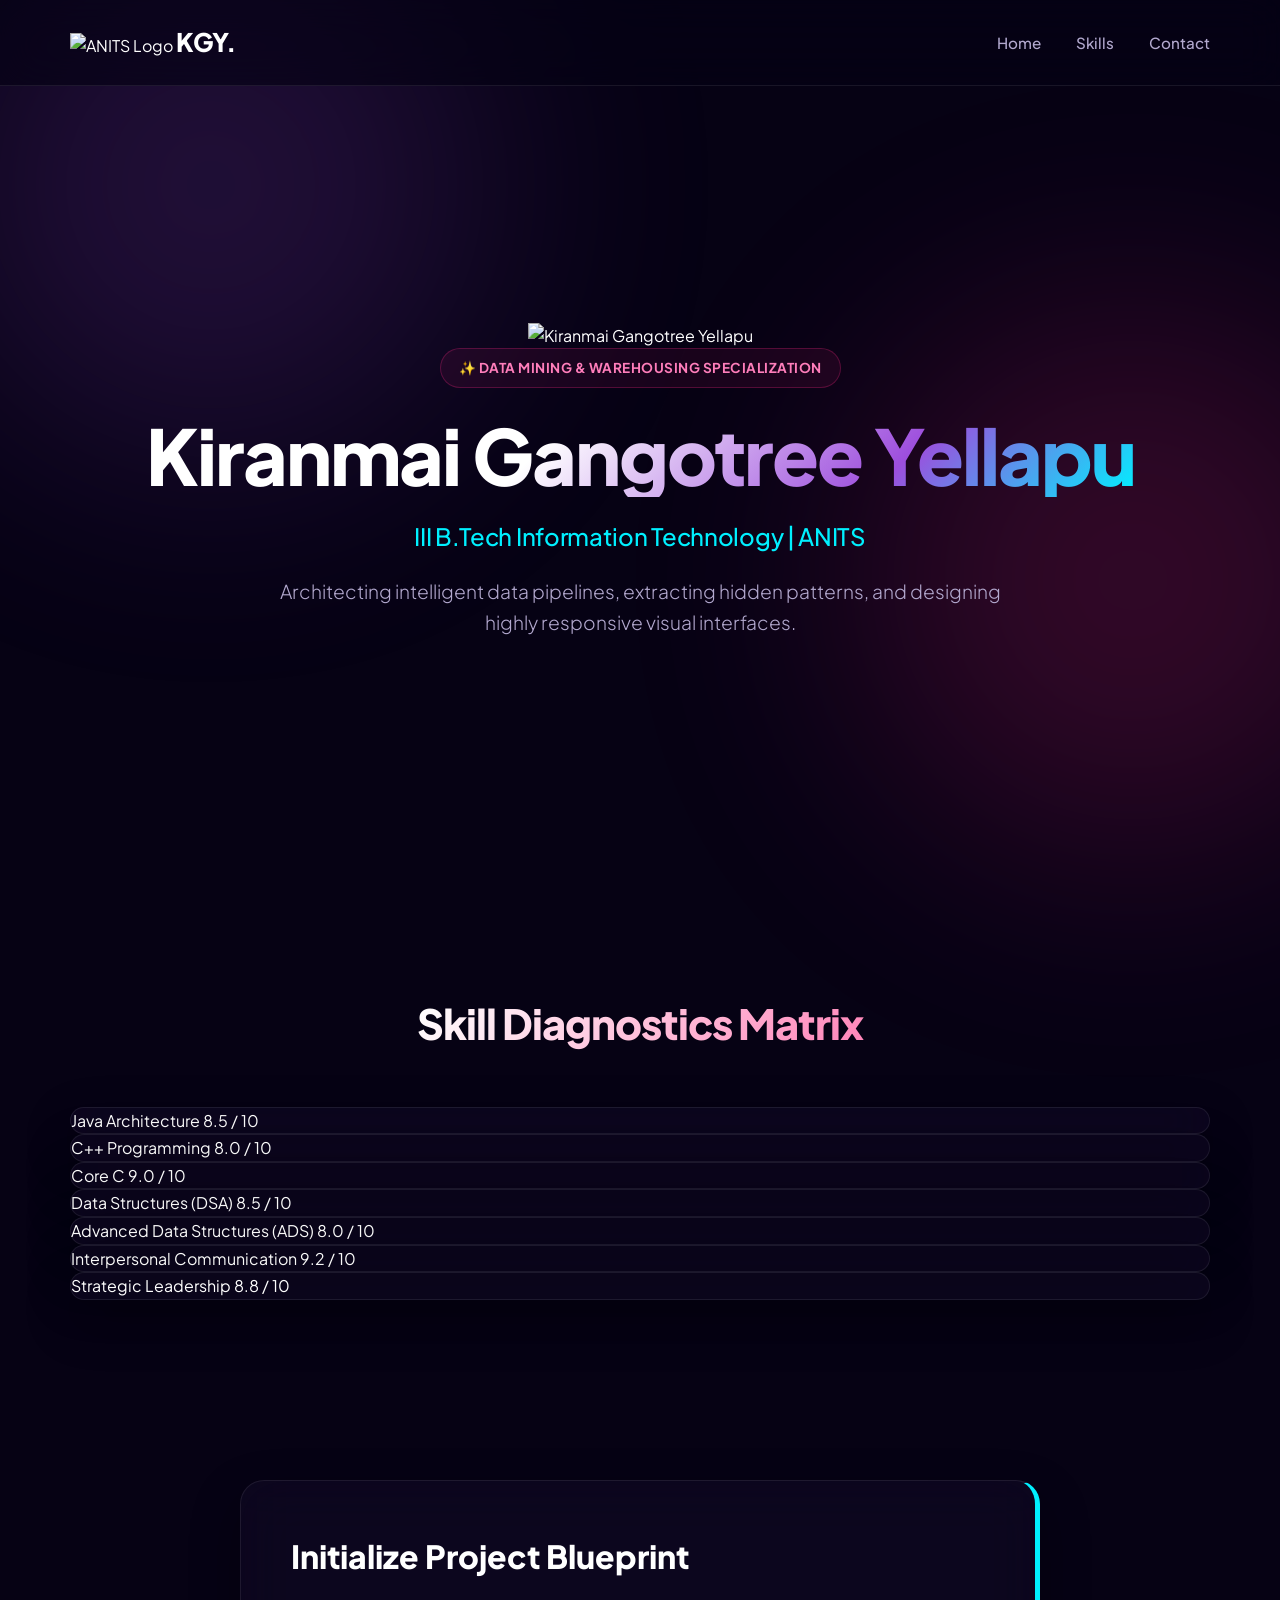
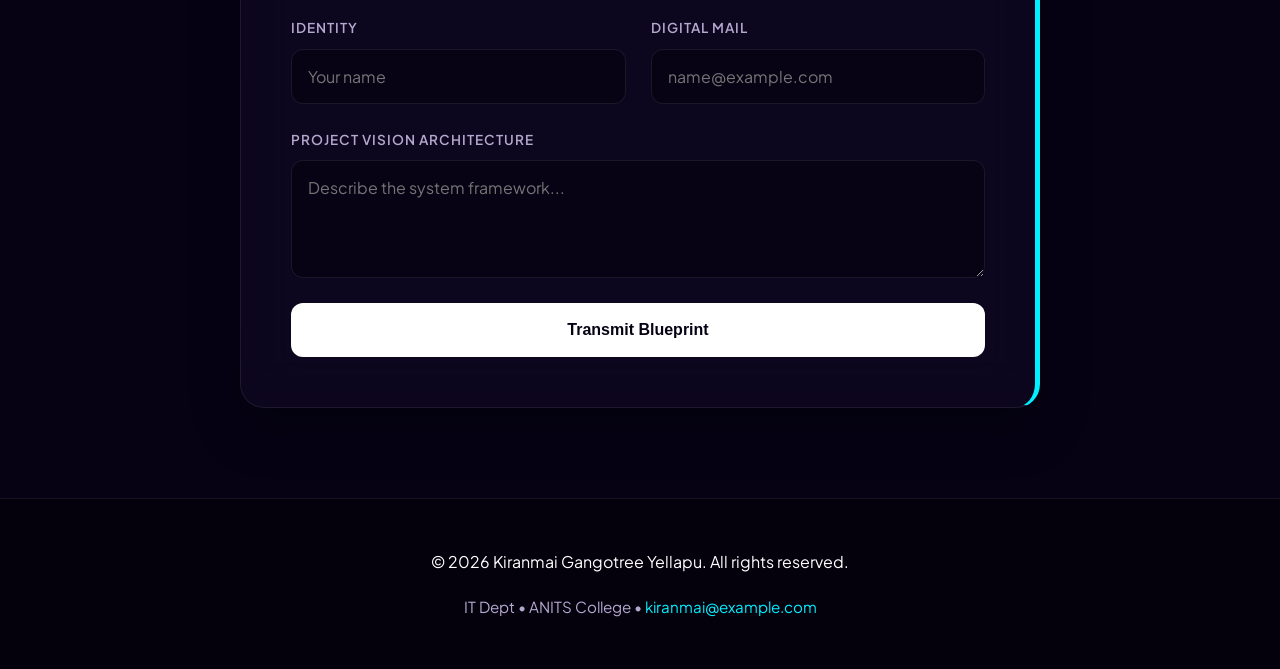
==== index.html @ 5e0633c1 "Update index.html" ====
<!DOCTYPE html>
<html lang="en">
<head>
    <meta charset="UTF-8">
    <meta name="viewport" content="width=device-width, initial-scale=1.0">
    <title>Kiranmai Gangotree Yellapu | Portfolio</title>
    <link rel="preconnect" href="https://fonts.googleapis.com">
    <link rel="preconnect" href="https://fonts.gstatic.com" crossorigin>
    <link href="https://fonts.googleapis.com/css2?family=Plus+Jakarta+Sans:wght@300;400;500;600;700;800&display=swap" rel="stylesheet">
    
    <link rel="stylesheet" href="styles.css">
</head>
<body>

    <div class="aurora-orb orb-purple"></div>
    <div class="aurora-orb orb-pink"></div>

    <nav class="glass-navbar">
        <div class="nav-container">
            <div class="brand-block">
                <img src="https://anits.edu.in/images/logo.png" alt="ANITS Logo" class="nav-college-logo">
                <a href="#home" class="logo">KGY<span>.</span></a>
            </div>
            <ul class="nav-links">
                <li><a href="#home">Home</a></li>
                <li><a href="#skills">Skills</a></li>
                <li><a href="#contact">Contact</a></li>
            </ul>
        </div>
    </nav>

    <header id="home" class="hero-panel">
        <div class="hero-content">
            
            <div class="profile-container">
                <div class="profile-ring">
                    <img src="https://images.unsplash.com/photo-1534528741775-53994a69daeb?w=400" alt="Kiranmai Gangotree Yellapu" class="profile-photo">
                </div>
            </div>

            <div class="cyber-badge">✨ Data Mining & Warehousing Specialization</div>
            <h1>Kiranmai Gangotree Yellapu</h1>
            <p class="hero-subtitle">III B.Tech Information Technology | ANITS</p>
            <p class="hero-tagline">Architecting intelligent data pipelines, extracting hidden patterns, and designing highly responsive visual interfaces.</p>
        </div>
    </header>

    <section id="skills" class="section-container">
        <h2 class="section-title-center">Skill Diagnostics Matrix</h2>
        
        <div class="skills-grid">
            <div class="panel skill-card">
                <div class="skill-info">
                    <span class="skill-name">Java Architecture</span>
                    <span class="skill-rating">8.5 / 10</span>
                </div>
                <div class="progress-track"><div class="progress-fill" style="width: 85%;"></div></div>
            </div>

            <div class="panel skill-card">
                <div class="skill-info">
                    <span class="skill-name">C++ Programming</span>
                    <span class="skill-rating">8.0 / 10</span>
                </div>
                <div class="progress-track"><div class="progress-fill" style="width: 80%;"></div></div>
            </div>

            <div class="panel skill-card">
                <div class="skill-info">
                    <span class="skill-name">Core C</span>
                    <span class="skill-rating">9.0 / 10</span>
                </div>
                <div class="progress-track"><div class="progress-fill" style="width: 90%;"></div></div>
            </div>

            <div class="panel skill-card">
                <div class="skill-info">
                    <span class="skill-name">Data Structures (DSA)</span>
                    <span class="skill-rating">8.5 / 10</span>
                </div>
                <div class="progress-track"><div class="progress-fill" style="width: 85%;"></div></div>
            </div>

            <div class="panel skill-card">
                <div class="skill-info">
                    <span class="skill-name">Advanced Data Structures (ADS)</span>
                    <span class="skill-rating">8.0 / 10</span>
                </div>
                <div class="progress-track"><div class="progress-fill" style="width: 80%;"></div></div>
            </div>

            <div class="panel skill-card soft-metric">
                <div class="skill-info">
                    <span class="skill-name">Interpersonal Communication</span>
                    <span class="skill-rating">9.2 / 10</span>
                </div>
                <div class="progress-track"><div class="progress-fill" style="width: 92%;"></div></div>
            </div>

            <div class="panel skill-card soft-metric">
                <div class="skill-info">
                    <span class="skill-name">Strategic Leadership</span>
                    <span class="skill-rating">8.8 / 10</span>
                </div>
                <div class="progress-track"><div class="progress-fill" style="width: 88%;"></div></div>
            </div>
        </div>
    </section>

    <section id="contact" class="section-container">
        <div class="panel form-panel">
            <h2>Initialize Project Blueprint</h2>
            <form action="#" method="POST">
                <div class="form-row-2col">
                    <div class="input-container">
                        <label for="name">Identity</label>
                        <input type="text" id="name" placeholder="Your name" required>
                    </div>
                    <div class="input-container">
                        <label for="email">Digital Mail</label>
                        <input type="email" id="email" placeholder="name@example.com" required>
                    </div>
                </div>
                <div class="input-container">
                    <label for="message">Project Vision Architecture</label>
                    <textarea id="message" rows="4" placeholder="Describe the system framework..." required></textarea>
                </div>
                <button type="submit" class="panel-submit-btn">Transmit Blueprint</button>
            </form>
        </div>
    </section>

    <footer>
        <div class="footer-panel-container">
            <p>&copy; 2026 Kiranmai Gangotree Yellapu. All rights reserved.</p>
            <p class="footer-contact-info">IT Dept &bull; ANITS College &bull; <a href="mailto:kiranmai@example.com">kiranmai@example.com</a></p>
        </div>
    </footer>

</body>
</html>
---- styles.css ----
/* ==========================================
   1. Theme System Variables & Core Setup
   ========================================== */
:root {
    --bg-universe: #060214; /* Deep, rich space violet */
    --panel-bg: rgba(20, 12, 43, 0.45); /* Translucent obsidian glass */
    --panel-border: rgba(255, 255, 255, 0.08);
    
    /* Cosmic Neon Palette */
    --neon-pink: #ff2a85;
    --neon-purple: #9d4edd;
    --neon-cyan: #00f0ff;
    --text-pure: #ffffff;
    --text-stardust: #b3a9cf;
    
    --font-jakarta: 'Plus Jakarta Sans', sans-serif;
    --panel-transition: all 0.4s cubic-bezier(0.16, 1, 0.3, 1);
}

* {
    margin: 0;
    padding: 0;
    box-sizing: border-box;
}

html {
    scroll-behavior: smooth;
    background-color: var(--bg-universe);
}

body {
    font-family: var(--font-jakarta);
    color: var(--text-pure);
    overflow-x: hidden;
    line-height: 1.6;
}

/* ==========================================
   2. Immersive Ambient Background Orbs
   ========================================== */
.aurora-orb {
    position: fixed;
    width: 550px;
    height: 550px;
    border-radius: 50%;
    z-index: -1;
    filter: blur(130px);
    opacity: 0.18;
    pointer-events: none;
}
.orb-purple {
    top: -10%;
    left: -5%;
    background: var(--neon-purple);
    animation: pulse-motion 14s infinite alternate ease-in-out;
}
.orb-pink {
    bottom: 5%;
    right: -10%;
    background: var(--neon-pink);
    animation: pulse-motion 18s infinite alternate-reverse ease-in-out;
}
.orb-cyan {
    top: 40%;
    left: 45%;
    background: var(--neon-cyan);
    opacity: 0.08;
}

@keyframes pulse-motion {
    0% { transform: translate(0, 0) scale(1); }
    100% { transform: translate(40px, -50px) scale(1.15); }
}

/* ==========================================
   3. Panel & Structural Title Rules
   ========================================== */
.section-container {
    width: 90%;
    max-width: 1140px;
    margin: 0 auto;
    padding: 90px 0;
}

/* Base Panel Master Structure */
.panel {
    background: var(--panel-bg);
    border: 1px solid var(--panel-border);
    border-radius: 24px;
    backdrop-filter: blur(25px);
    -webkit-backdrop-filter: blur(25px);
    box-shadow: 0 20px 50px rgba(0, 0, 0, 0.3);
    transition: var(--panel-transition);
}

h2.section-title-center {
    font-size: 2.6rem;
    font-weight: 800;
    text-align: center;
    letter-spacing: -1px;
    margin-bottom: 50px;
    background: linear-gradient(135deg, var(--text-pure) 30%, var(--neon-pink));
    -webkit-background-clip: text;
    -webkit-text-fill-color: transparent;
}

/* ==========================================
   4. Glassmorphic Sticky Navigation
   ========================================== */
.glass-navbar {
    position: fixed;
    top: 0;
    left: 0;
    width: 100%;
    background: rgba(6, 2, 20, 0.65);
    backdrop-filter: blur(20px);
    -webkit-backdrop-filter: blur(20px);
    border-bottom: 1px solid var(--panel-border);
    z-index: 1000;
}

.nav-container {
    display: flex;
    justify-content: space-between;
    align-items: center;
    max-width: 1140px;
    width: 90%;
    margin: 0 auto;
    padding: 22px 0;
}

.logo {
    font-size: 1.6rem;
    font-weight: 800;
    color: var(--text-pure);
    text-decoration: none;
    letter-spacing: -0.5px;
}

.pulse-dot {
    color: var(--neon-pink);
    display: inline-block;
    animation: flash 2s infinite;
}

.nav-links {
    display: flex;
    gap: 35px;
    list-style: none;
}

.nav-links a {
    color: var(--text-stardust);
    text-decoration: none;
    font-weight: 500;
    font-size: 0.95rem;
    transition: color 0.3s ease;
    position: relative;
    padding-bottom: 4px;
}

.nav-links a:hover {
    color: var(--text-pure);
}

.nav-links a::after {
    content: '';
    position: absolute;
    bottom: 0;
    left: 0;
    width: 0;
    height: 2px;
    background: linear-gradient(90deg, var(--neon-pink), var(--neon-cyan));
    transition: var(--panel-transition);
}

.nav-links a:hover::after {
    width: 100%;
}

@keyframes flash {
    0%, 100% { opacity: 0.3; }
    50% { opacity: 1; }
}

/* ==========================================
   5. Cyber Hero Section
   ========================================== */
.hero-panel {
    min-height: 100vh;
    display: flex;
    align-items: center;
    justify-content: center;
    text-align: center;
    padding-top: 100px;
}

.cyber-badge {
    display: inline-block;
    padding: 8px 18px;
    background: rgba(255, 42, 133, 0.08);
    border: 1px solid rgba(255, 42, 133, 0.25);
    color: #ff7ebb;
    border-radius: 50px;
    font-size: 0.85rem;
    font-weight: 700;
    letter-spacing: 0.5px;
    margin-bottom: 25px;
    text-transform: uppercase;
}

.hero-panel h1 {
    font-size: 4.8rem;
    font-weight: 800;
    line-height: 1.1;
    letter-spacing: -2px;
    margin-bottom: 20px;
    background: linear-gradient(135deg, var(--text-pure) 40%, var(--neon-purple) 75%, var(--neon-cyan));
    -webkit-background-clip: text;
    -webkit-text-fill-color: transparent;
}

.hero-subtitle {
    font-size: 1.5rem;
    font-weight: 500;
    color: var(--neon-cyan);
    margin-bottom: 20px;
    letter-spacing: -0.3px;
}

.hero-tagline {
    font-size: 1.2rem;
    color: var(--text-stardust);
    max-width: 750px;
    margin: 0 auto 40px;
    font-weight: 300;
}

.btn-glow-primary {
    display: inline-block;
    background: linear-gradient(90deg, var(--neon-pink), var(--neon-purple));
    color: var(--text-pure);
    padding: 16px 36px;
    border-radius: 12px;
    font-weight: 700;
    text-decoration: none;
    box-shadow: 0 10px 30px rgba(255, 42, 133, 0.35);
    transition: var(--panel-transition);
}

.btn-glow-primary:hover {
    transform: translateY(-4px);
    box-shadow: 0 15px 40px rgba(255, 42, 133, 0.6);
}

/* ==========================================
   6. About Me Panel Configuration
   ========================================== */
.about-panel {
    padding: 50px;
    border-left: 5px solid var(--neon-pink);
}

.about-panel h2 {
    font-size: 2rem;
    margin-bottom: 25px;
    font-weight: 800;
}

.panel-interior p {
    font-size: 1.15rem;
    color: var(--text-stardust);
    margin-bottom: 20px;
    font-weight: 300;
}

.panel-interior p:last-child { margin-bottom: 0; }

.panel-interior strong {
    color: var(--text-pure);
    font-weight: 600;
}

.panel-interior mark {
    background: rgba(0, 240, 255, 0.15);
    color: var(--neon-cyan);
    padding: 2px 8px;
    border-radius: 6px;
}

/* ==========================================
   7. Panels Flex/Grid Layouts (Skills & Projects)
   ========================================== */
.panels-grid-2x2 {
    display: grid;
    grid-template-columns: repeat(auto-fit, minmax(480px, 1fr));
    gap: 30px;
}

.skill-panel {
    padding: 40px;
}

.skill-panel h3 {
    font-size: 1.4rem;
    margin-bottom: 25px;
    font-weight: 700;
}

.tech-glow { border-top: 3px solid var(--neon-purple); }
.soft-glow { border-top: 3px solid var(--neon-cyan); }

.badge-mesh {
    display: flex;
    flex-wrap: wrap;
    gap: 12px;
}

.hologram-badge {
    background: rgba(157, 78, 221, 0.05);
    border: 1px solid rgba(157, 78, 221, 0.2);
    padding: 10px 22px;
    border-radius: 12px;
    font-size: 0.95rem;
    color: #dfcdfa;
    font-weight: 500;
    transition: var(--panel-transition);
}

.hologram-badge:hover {
    background: var(--neon-purple);
    color: var(--text-pure);
    border-color: var(--neon-purple);
    box-shadow: 0 0 20px rgba(157, 78, 221, 0.4);
    transform: translateY(-3px);
}

.hologram-badge.cyan-variant {
    background: rgba(0, 240, 255, 0.03);
    border: 1px solid rgba(0, 240, 255, 0.15);
    color: #bbf7fc;
}

.hologram-badge.cyan-variant:hover {
    background: var(--neon-cyan);
    color: var(--bg-universe);
    border-color: var(--neon-cyan);
    box-shadow: 0 0 20px rgba(0, 240, 255, 0.4);
}

/* ==========================================
   8. Project Custom Panels
   ========================================== */
.project-card {
    padding: 40px;
    display: flex;
    flex-direction: column;
    justify-content: space-between;
}

.card-meta {
    font-size: 0.75rem;
    text-transform: uppercase;
    letter-spacing: 2px;
    color: var(--neon-pink);
    font-weight: 700;
    display: block;
    margin-bottom: 8px;
}

.project-card h3 {
    font-size: 1.5rem;
    font-weight: 700;
    margin-bottom: 15px;
}

.project-card p {
    color: var(--text-stardust);
    font-weight: 300;
    margin-bottom: 30px;
}

.panel-action-link {
    color: var(--text-pure);
    text-decoration: none;
    font-weight: 700;
    font-size: 0.95rem;
    transition: color 0.3s ease;
}

/* Dynamic Panel Hover States */
.panel.project-card:hover {
    transform: translateY(-8px);
    border-color: rgba(255, 255, 255, 0.2);
    background: rgba(33, 19, 69, 0.5);
    box-shadow: 0 30px 60px rgba(0, 0, 0, 0.5);
}

.panel.project-card:hover .panel-action-link {
    color: var(--neon-cyan);
}

/* ==========================================
   9. Custom Focus Interactive Contact Panel
   ========================================== */
.form-panel {
    padding: 50px;
    max-width: 800px;
    margin: 0 auto;
    border-right: 5px solid var(--neon-cyan);
}

.form-panel h2 {
    font-size: 2rem;
    margin-bottom: 35px;
    font-weight: 800;
}

.form-row-2col {
    display: grid;
    grid-template-columns: 1fr 1fr;
    gap: 25px;
}

.input-container {
    display: flex;
    flex-direction: column;
    margin-bottom: 25px;
}

.input-container label {
    font-size: 0.85rem;
    font-weight: 600;
    text-transform: uppercase;
    letter-spacing: 1px;
    margin-bottom: 10px;
    color: var(--text-stardust);
}

.input-container input,
.input-container textarea {
    background: rgba(5, 2, 15, 0.5);
    border: 1px solid var(--panel-border);
    padding: 16px;
    border-radius: 12px;
    color: var(--text-pure);
    font-family: var(--font-jakarta);
    font-size: 1rem;
    transition: var(--panel-transition);
}

/* Creative Form Highlighting Focus States */
.input-container input:focus,
.input-container textarea:focus {
    outline: none;
    border-color: var(--neon-pink);
    box-shadow: 0 0 25px rgba(255, 42, 133, 0.2);
    background: rgba(20, 12, 43, 0.8);
}

.panel-submit-btn {
    width: 100%;
    background: var(--text-pure);
    color: var(--bg-universe);
    border: none;
    padding: 18px;
    border-radius: 12px;
    font-size: 1rem;
    font-weight: 700;
    cursor: pointer;
    transition: var(--panel-transition);
}

.panel-submit-btn:hover {
    background: linear-gradient(90deg, var(--neon-pink), var(--neon-cyan));
    color: var(--text-pure);
    box-shadow: 0 0 30px rgba(0, 240, 255, 0.4);
    transform: translateY(-2px);
}

/* ==========================================
   10. Footer Section
   ========================================== */
footer {
    border-top: 1px solid var(--panel-border);
    padding: 50px 0;
    background: #04010d;
}

.footer-panel-container {
    max-width: 1140px;
    width: 90%;
    margin: 0 auto;
    display: flex;
    flex-direction: column;
    gap: 20px;
    align-items: center;
    text-align: center;
}

.copyright, .footer-contact-info {
    font-size: 0.95rem;
    color: var(--text-stardust);
    font-style: normal;
}

.footer-contact-info a {
    color: var(--neon-cyan);
    text-decoration: none;
}

.hologram-socials {
    display: flex;
    gap: 30px;
}

.hologram-socials a {
    color: var(--text-stardust);
    text-decoration: none;
    font-weight: 600;
    font-size: 0.95rem;
    transition: color 0.3s ease;
}

.hologram-socials a:hover {
    color: var(--neon-pink);
}

/* ==========================================
   11. Media Queries (Mobile Vertical Stacking)
   ========================================== */
@media (max-width: 768px) {
    .section-container { padding: 60px 0; }
    
    .nav-container {
        flex-direction: column;
        gap: 15px;
    }
    
    .nav-links { gap: 20px; }

    .hero-panel h1 { font-size: 3rem; letter-spacing: -1px; }
    
    .panels-grid-2x2, .form-row-2col {
        grid-template-columns: 1fr;
    }

    .about-panel, .form-panel { padding: 30px; }
}
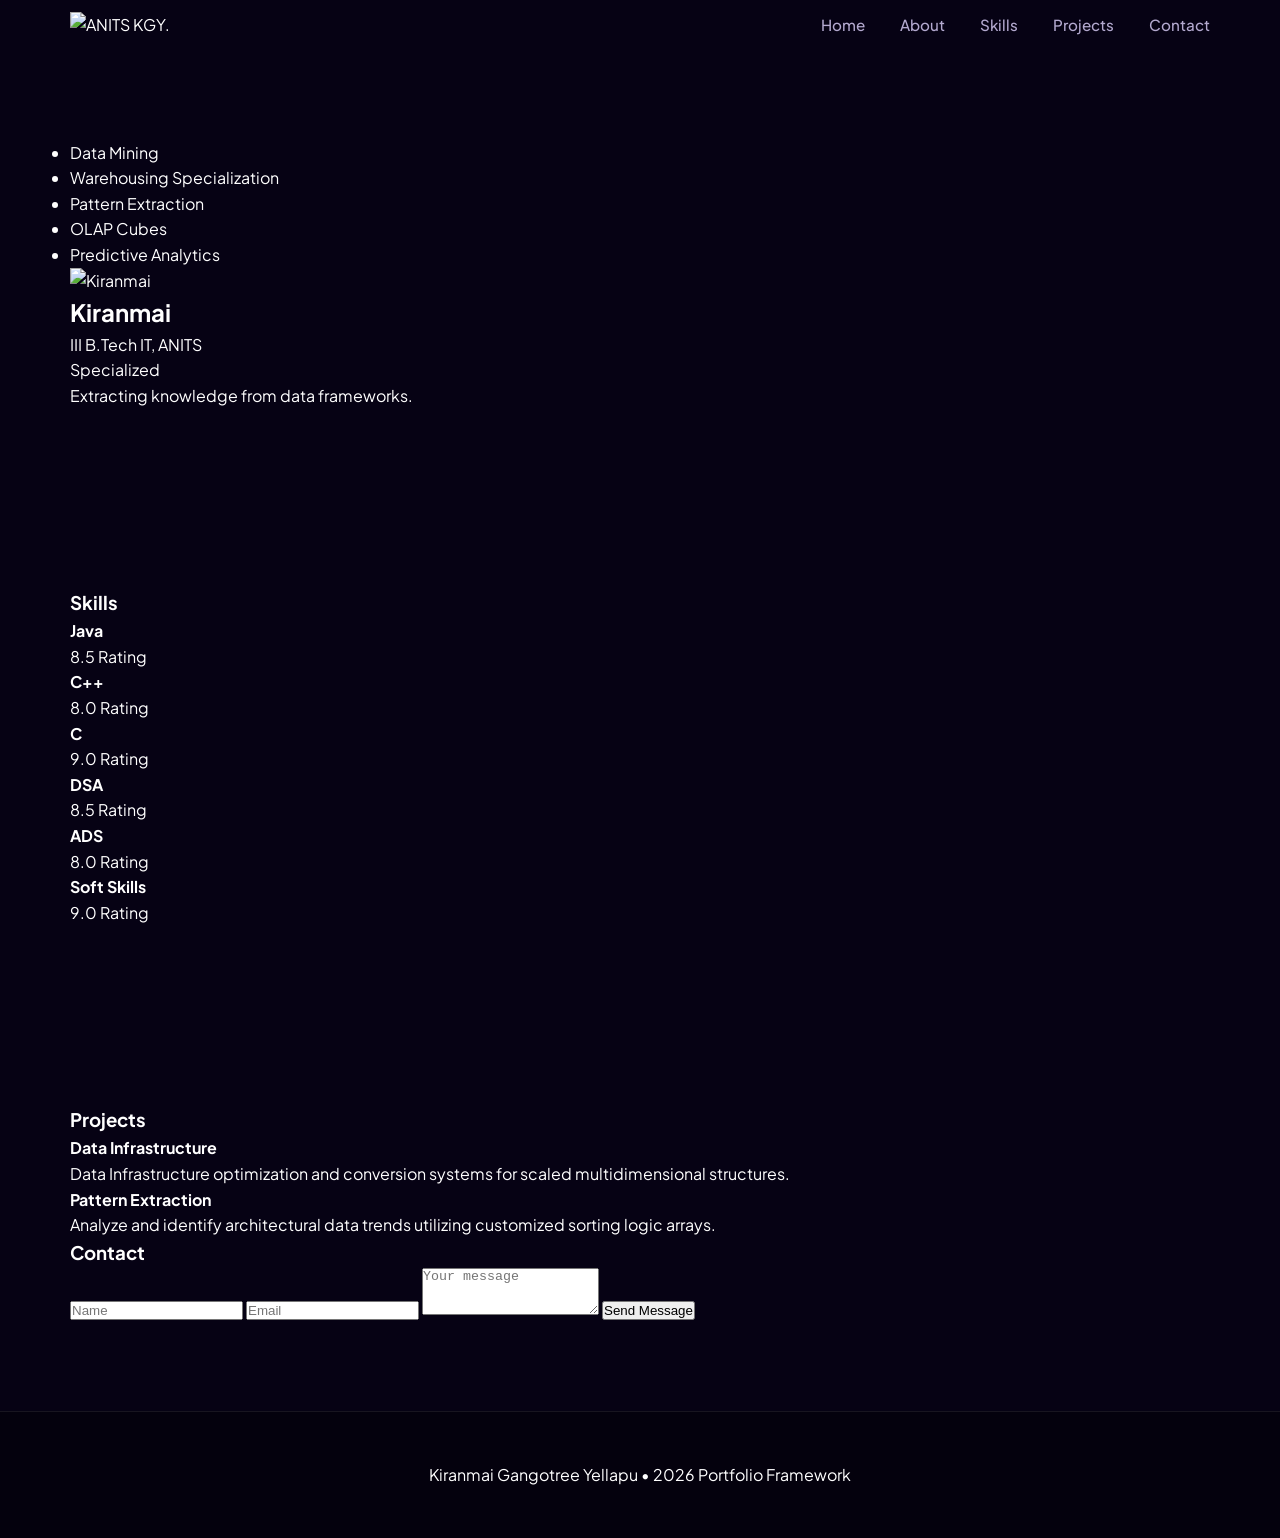
==== commit b4c51ab5: "Update index.html" ====
--- a/index.html
+++ b/index.html
@@ -6,135 +6,111 @@
     <title>Kiranmai Gangotree Yellapu | Portfolio</title>
     <link rel="preconnect" href="https://fonts.googleapis.com">
     <link rel="preconnect" href="https://fonts.gstatic.com" crossorigin>
-    <link href="https://fonts.googleapis.com/css2?family=Plus+Jakarta+Sans:wght@300;400;500;600;700;800&display=swap" rel="stylesheet">
-    
+    <link href="https://fonts.googleapis.com/css2?family=Plus+Jakarta+Sans:wght@400;500;600;700;800&display=swap" rel="stylesheet">
     <link rel="stylesheet" href="styles.css">
 </head>
 <body>
 
-    <div class="aurora-orb orb-purple"></div>
-    <div class="aurora-orb orb-pink"></div>
+    <div class="light-orb orb-1"></div>
+    <div class="light-orb orb-2"></div>
+    <div class="light-orb orb-3"></div>
 
-    <nav class="glass-navbar">
+    <nav class="navbar">
         <div class="nav-container">
-            <div class="brand-block">
-                <img src="https://anits.edu.in/images/logo.png" alt="ANITS Logo" class="nav-college-logo">
-                <a href="#home" class="logo">KGY<span>.</span></a>
+            <div class="brand-side">
+                <img src="https://anits.edu.in/images/logo.png" alt="ANITS" class="college-logo">
+                <span class="logo-text">KGY<span>.</span></span>
             </div>
             <ul class="nav-links">
-                <li><a href="#home">Home</a></li>
+                <li><a href="#home" class="active">Home</a></li>
+                <li><a href="#about">About</a></li>
                 <li><a href="#skills">Skills</a></li>
+                <li><a href="#projects">Projects</a></li>
                 <li><a href="#contact">Contact</a></li>
             </ul>
         </div>
     </nav>
 
-    <header id="home" class="hero-panel">
-        <div class="hero-content">
-            
-            <div class="profile-container">
-                <div class="profile-ring">
-                    <img src="https://images.unsplash.com/photo-1534528741775-53994a69daeb?w=400" alt="Kiranmai Gangotree Yellapu" class="profile-photo">
-                </div>
+    <main id="home" class="hero-dashboard section-container">
+        <div class="dashboard-panel left-panel">
+            <ul class="popping-bullets">
+                <li><span class="bullet-dot pink-dot"></span> Data Mining</li>
+                <li><span class="bullet-dot purple-dot"></span> Warehousing Specialization</li>
+                <li><span class="bullet-dot cyan-dot"></span> Pattern Extraction</li>
+                <li><span class="bullet-dot blue-dot"></span> OLAP Cubes</li>
+                <li><span class="bullet-dot violet-dot"></span> Predictive Analytics</li>
+            </ul>
+        </div>
+
+        <div class="dashboard-panel right-panel">
+            <div class="profile-frame">
+                <img src="https://images.unsplash.com/photo-1534528741775-53994a69daeb?w=150" alt="Kiranmai" class="profile-img">
             </div>
-
-            <div class="cyber-badge">✨ Data Mining & Warehousing Specialization</div>
-            <h1>Kiranmai Gangotree Yellapu</h1>
-            <p class="hero-subtitle">III B.Tech Information Technology | ANITS</p>
-            <p class="hero-tagline">Architecting intelligent data pipelines, extracting hidden patterns, and designing highly responsive visual interfaces.</p>
+            <h2>Kiranmai</h2>
+            <p class="profile-sub">III B.Tech IT, ANITS</p>
+            <span class="specialized-pill">Specialized</span>
+            <p class="tagline">Extracting knowledge from data frameworks.</p>
         </div>
-    </header>
+    </main>
 
     <section id="skills" class="section-container">
-        <h2 class="section-title-center">Skill Diagnostics Matrix</h2>
-        
-        <div class="skills-grid">
-            <div class="panel skill-card">
-                <div class="skill-info">
-                    <span class="skill-name">Java Architecture</span>
-                    <span class="skill-rating">8.5 / 10</span>
-                </div>
-                <div class="progress-track"><div class="progress-fill" style="width: 85%;"></div></div>
+        <h3 class="grid-section-title">Skills</h3>
+        <div class="skills-row-grid">
+            <div class="skill-mini-card">
+                <div class="skill-header-line"><span class="mini-dot color-1"></span> <h4>Java</h4></div>
+                <span class="rating-txt">8.5 Rating</span>
             </div>
-
-            <div class="panel skill-card">
-                <div class="skill-info">
-                    <span class="skill-name">C++ Programming</span>
-                    <span class="skill-rating">8.0 / 10</span>
-                </div>
-                <div class="progress-track"><div class="progress-fill" style="width: 80%;"></div></div>
+            <div class="skill-mini-card">
+                <div class="skill-header-line"><span class="mini-dot color-2"></span> <h4>C++</h4></div>
+                <span class="rating-txt">8.0 Rating</span>
             </div>
-
-            <div class="panel skill-card">
-                <div class="skill-info">
-                    <span class="skill-name">Core C</span>
-                    <span class="skill-rating">9.0 / 10</span>
-                </div>
-                <div class="progress-track"><div class="progress-fill" style="width: 90%;"></div></div>
+            <div class="skill-mini-card">
+                <div class="skill-header-line"><span class="mini-dot color-3"></span> <h4>C</h4></div>
+                <span class="rating-txt">9.0 Rating</span>
             </div>
-
-            <div class="panel skill-card">
-                <div class="skill-info">
-                    <span class="skill-name">Data Structures (DSA)</span>
-                    <span class="skill-rating">8.5 / 10</span>
-                </div>
-                <div class="progress-track"><div class="progress-fill" style="width: 85%;"></div></div>
+            <div class="skill-mini-card">
+                <div class="skill-header-line"><span class="mini-dot color-4"></span> <h4>DSA</h4></div>
+                <span class="rating-txt">8.5 Rating</span>
             </div>
-
-            <div class="panel skill-card">
-                <div class="skill-info">
-                    <span class="skill-name">Advanced Data Structures (ADS)</span>
-                    <span class="skill-rating">8.0 / 10</span>
-                </div>
-                <div class="progress-track"><div class="progress-fill" style="width: 80%;"></div></div>
+            <div class="skill-mini-card">
+                <div class="skill-header-line"><span class="mini-dot color-5"></span> <h4>ADS</h4></div>
+                <span class="rating-txt">8.0 Rating</span>
             </div>
-
-            <div class="panel skill-card soft-metric">
-                <div class="skill-info">
-                    <span class="skill-name">Interpersonal Communication</span>
-                    <span class="skill-rating">9.2 / 10</span>
-                </div>
-                <div class="progress-track"><div class="progress-fill" style="width: 92%;"></div></div>
-            </div>
-
-            <div class="panel skill-card soft-metric">
-                <div class="skill-info">
-                    <span class="skill-name">Strategic Leadership</span>
-                    <span class="skill-rating">8.8 / 10</span>
-                </div>
-                <div class="progress-track"><div class="progress-fill" style="width: 88%;"></div></div>
+            <div class="skill-mini-card">
+                <div class="skill-header-line"><span class="mini-dot color-6"></span> <h4>Soft Skills</h4></div>
+                <span class="rating-txt">9.0 Rating</span>
             </div>
         </div>
     </section>
 
-    <section id="contact" class="section-container">
-        <div class="panel form-panel">
-            <h2>Initialize Project Blueprint</h2>
-            <form action="#" method="POST">
-                <div class="form-row-2col">
-                    <div class="input-container">
-                        <label for="name">Identity</label>
-                        <input type="text" id="name" placeholder="Your name" required>
-                    </div>
-                    <div class="input-container">
-                        <label for="email">Digital Mail</label>
-                        <input type="email" id="email" placeholder="name@example.com" required>
-                    </div>
-                </div>
-                <div class="input-container">
-                    <label for="message">Project Vision Architecture</label>
-                    <textarea id="message" rows="4" placeholder="Describe the system framework..." required></textarea>
-                </div>
-                <button type="submit" class="panel-submit-btn">Transmit Blueprint</button>
-            </form>
+    <section class="section-container split-layout-bottom">
+        <div class="projects-column">
+            <h3 class="grid-section-title">Projects</h3>
+            <div class="project-item-card">
+                <h4>Data Infrastructure</h4>
+                <p>Data Infrastructure optimization and conversion systems for scaled multidimensional structures.</p>
+            </div>
+            <div class="project-item-card">
+                <h4>Pattern Extraction</h4>
+                <p>Analyze and identify architectural data trends utilizing customized sorting logic arrays.</p>
+            </div>
+        </div>
+
+        <div class="contact-column">
+            <h3 class="grid-section-title">Contact</h3>
+            <div class="contact-panel-box">
+                <form action="#" method="POST">
+                    <input type="text" placeholder="Name" required>
+                    <input type="email" placeholder="Email" required>
+                    <textarea rows="3" placeholder="Your message" required></textarea>
+                    <button type="submit">Send Message</button>
+                </form>
+            </div>
         </div>
     </section>
 
     <footer>
-        <div class="footer-panel-container">
-            <p>&copy; 2026 Kiranmai Gangotree Yellapu. All rights reserved.</p>
-            <p class="footer-contact-info">IT Dept &bull; ANITS College &bull; <a href="mailto:kiranmai@example.com">kiranmai@example.com</a></p>
-        </div>
+        <p>Kiranmai Gangotree Yellapu &bull; 2026 Portfolio Framework</p>
     </footer>
 
 </body>
--- a/styles.css
+++ b/styles.css
@@ -1,12 +1,11 @@
 /* ==========================================
-   1. Theme System Variables & Core Setup
+   1. Theme Setup & Color Variables
    ========================================== */
 :root {
-    --bg-universe: #060214; /* Deep, rich space violet */
-    --panel-bg: rgba(20, 12, 43, 0.45); /* Translucent obsidian glass */
+    --bg-universe: #060214; 
+    --panel-bg: rgba(20, 12, 43, 0.45); 
     --panel-border: rgba(255, 255, 255, 0.08);
     
-    /* Cosmic Neon Palette */
     --neon-pink: #ff2a85;
     --neon-purple: #9d4edd;
     --neon-cyan: #00f0ff;
@@ -30,14 +29,13 @@
 
 body {
     font-family: var(--font-jakarta);
+    background-color: var(--bg-universe);
     color: var(--text-pure);
     overflow-x: hidden;
     line-height: 1.6;
 }
 
-/* ==========================================
-   2. Immersive Ambient Background Orbs
-   ========================================== */
+/* Ambient Animated Background Mesh */
 .aurora-orb {
     position: fixed;
     width: 550px;
@@ -48,33 +46,14 @@
     opacity: 0.18;
     pointer-events: none;
 }
-.orb-purple {
-    top: -10%;
-    left: -5%;
-    background: var(--neon-purple);
-    animation: pulse-motion 14s infinite alternate ease-in-out;
-}
-.orb-pink {
-    bottom: 5%;
-    right: -10%;
-    background: var(--neon-pink);
-    animation: pulse-motion 18s infinite alternate-reverse ease-in-out;
-}
-.orb-cyan {
-    top: 40%;
-    left: 45%;
-    background: var(--neon-cyan);
-    opacity: 0.08;
-}
-
-@keyframes pulse-motion {
+.orb-purple { top: -10%; left: -5%; background: var(--neon-purple); animation: pulse 14s infinite alternate ease-in-out; }
+.orb-pink { bottom: 5%; right: -10%; background: var(--neon-pink); animation: pulse 18s infinite alternate-reverse ease-in-out; }
+
+@keyframes pulse {
     0% { transform: translate(0, 0) scale(1); }
     100% { transform: translate(40px, -50px) scale(1.15); }
 }
 
-/* ==========================================
-   3. Panel & Structural Title Rules
-   ========================================== */
 .section-container {
     width: 90%;
     max-width: 1140px;
@@ -82,7 +61,6 @@
     padding: 90px 0;
 }
 
-/* Base Panel Master Structure */
 .panel {
     background: var(--panel-bg);
     border: 1px solid var(--panel-border);
@@ -90,14 +68,12 @@
     backdrop-filter: blur(25px);
     -webkit-backdrop-filter: blur(25px);
     box-shadow: 0 20px 50px rgba(0, 0, 0, 0.3);
-    transition: var(--panel-transition);
 }
 
 h2.section-title-center {
     font-size: 2.6rem;
     font-weight: 800;
     text-align: center;
-    letter-spacing: -1px;
     margin-bottom: 50px;
     background: linear-gradient(135deg, var(--text-pure) 30%, var(--neon-pink));
     -webkit-background-clip: text;
@@ -105,14 +81,14 @@
 }
 
 /* ==========================================
-   4. Glassmorphic Sticky Navigation
+   2. Top Bar Navigation & College Logo Styling
    ========================================== */
 .glass-navbar {
     position: fixed;
     top: 0;
     left: 0;
     width: 100%;
-    background: rgba(6, 2, 20, 0.65);
+    background: rgba(6, 2, 20, 0.75);
     backdrop-filter: blur(20px);
     -webkit-backdrop-filter: blur(20px);
     border-bottom: 1px solid var(--panel-border);
@@ -126,22 +102,32 @@
     max-width: 1140px;
     width: 90%;
     margin: 0 auto;
-    padding: 22px 0;
+    padding: 12px 0;
+}
+
+.brand-block {
+    display: flex;
+    align-items: center;
+    gap: 15px;
+}
+
+/* College Logo on Top Left Corner */
+.nav-college-logo {
+    height: 45px;
+    width: auto;
+    object-fit: contain;
+    filter: drop-shadow(0 0 8px rgba(255, 255, 255, 0.2));
 }
 
 .logo {
-    font-size: 1.6rem;
+    font-size: 1.5rem;
     font-weight: 800;
     color: var(--text-pure);
     text-decoration: none;
     letter-spacing: -0.5px;
 }
 
-.pulse-dot {
-    color: var(--neon-pink);
-    display: inline-block;
-    animation: flash 2s infinite;
-}
+.logo span { color: var(--neon-pink); }
 
 .nav-links {
     display: flex;
@@ -154,37 +140,13 @@
     text-decoration: none;
     font-weight: 500;
     font-size: 0.95rem;
-    transition: color 0.3s ease;
-    position: relative;
-    padding-bottom: 4px;
-}
-
-.nav-links a:hover {
-    color: var(--text-pure);
-}
-
-.nav-links a::after {
-    content: '';
-    position: absolute;
-    bottom: 0;
-    left: 0;
-    width: 0;
-    height: 2px;
-    background: linear-gradient(90deg, var(--neon-pink), var(--neon-cyan));
-    transition: var(--panel-transition);
-}
-
-.nav-links a:hover::after {
-    width: 100%;
-}
-
-@keyframes flash {
-    0%, 100% { opacity: 0.3; }
-    50% { opacity: 1; }
-}
-
-/* ==========================================
-   5. Cyber Hero Section
+    transition: color 0.3s;
+}
+
+.nav-links a:hover { color: var(--text-pure); }
+
+/* ==========================================
+   3. Hero Arena & Profile Photo Frame
    ========================================== */
 .hero-panel {
     min-height: 100vh;
@@ -192,7 +154,32 @@
     align-items: center;
     justify-content: center;
     text-align: center;
-    padding-top: 100px;
+    padding-top: 130px;
+}
+
+.profile-container {
+    position: relative;
+    width: 160px;
+    height: 160px;
+    margin: 0 auto 25px;
+}
+
+.profile-ring {
+    width: 100%;
+    height: 100%;
+    border-radius: 50%;
+    padding: 4px;
+    background: linear-gradient(135deg, var(--neon-pink), var(--neon-purple), var(--neon-cyan));
+    box-shadow: 0 0 30px rgba(157, 78, 221, 0.5);
+}
+
+.profile-photo {
+    width: 100%;
+    height: 100%;
+    border-radius: 50%;
+    object-fit: cover;
+    background: #140c2b; 
+    display: block;
 }
 
 .cyber-badge {
@@ -204,13 +191,12 @@
     border-radius: 50px;
     font-size: 0.85rem;
     font-weight: 700;
-    letter-spacing: 0.5px;
     margin-bottom: 25px;
     text-transform: uppercase;
 }
 
 .hero-panel h1 {
-    font-size: 4.8rem;
+    font-size: 4.2rem;
     font-weight: 800;
     line-height: 1.1;
     letter-spacing: -2px;
@@ -221,329 +207,133 @@
 }
 
 .hero-subtitle {
-    font-size: 1.5rem;
+    font-size: 1.4rem;
     font-weight: 500;
     color: var(--neon-cyan);
     margin-bottom: 20px;
-    letter-spacing: -0.3px;
 }
 
 .hero-tagline {
-    font-size: 1.2rem;
+    font-size: 1.15rem;
     color: var(--text-stardust);
     max-width: 750px;
     margin: 0 auto 40px;
     font-weight: 300;
 }
 
-.btn-glow-primary {
-    display: inline-block;
-    background: linear-gradient(90deg, var(--neon-pink), var(--neon-purple));
-    color: var(--text-pure);
-    padding: 16px 36px;
-    border-radius: 12px;
+/* ==========================================
+   4. Asymmetric Skill Matrix Grid Layout
+   ========================================== */
+.skills-grid {
+    display: grid;
+    grid-template-columns: repeat(auto-fit, minmax(320px, 1fr));
+    gap: 25px;
+}
+
+.skill-card {
+    padding: 30px;
+    background: var(--panel-bg);
+    border: 1px solid var(--panel-border);
+    border-radius: 20px;
+    transition: var(--panel-transition);
+}
+
+.skill-card:hover {
+    transform: translateY(-5px);
+    border-color: rgba(255, 255, 255, 0.2);
+    box-shadow: 0 15px 35px rgba(0,0,0,0.4);
+}
+
+.skill-info {
+    display: flex;
+    justify-content: space-between;
+    align-items: center;
+    margin-bottom: 12px;
+}
+
+.skill-name {
+    font-size: 1.1rem;
     font-weight: 700;
-    text-decoration: none;
-    box-shadow: 0 10px 30px rgba(255, 42, 133, 0.35);
-    transition: var(--panel-transition);
-}
-
-.btn-glow-primary:hover {
-    transform: translateY(-4px);
-    box-shadow: 0 15px 40px rgba(255, 42, 133, 0.6);
-}
-
-/* ==========================================
-   6. About Me Panel Configuration
-   ========================================== */
-.about-panel {
-    padding: 50px;
-    border-left: 5px solid var(--neon-pink);
-}
-
-.about-panel h2 {
-    font-size: 2rem;
-    margin-bottom: 25px;
-    font-weight: 800;
-}
-
-.panel-interior p {
-    font-size: 1.15rem;
-    color: var(--text-stardust);
-    margin-bottom: 20px;
-    font-weight: 300;
-}
-
-.panel-interior p:last-child { margin-bottom: 0; }
-
-.panel-interior strong {
-    color: var(--text-pure);
+    letter-spacing: -0.3px;
+}
+
+.skill-rating {
+    font-size: 0.9rem;
     font-weight: 600;
-}
-
-.panel-interior mark {
-    background: rgba(0, 240, 255, 0.15);
     color: var(--neon-cyan);
-    padding: 2px 8px;
-    border-radius: 6px;
-}
-
-/* ==========================================
-   7. Panels Flex/Grid Layouts (Skills & Projects)
-   ========================================== */
-.panels-grid-2x2 {
-    display: grid;
-    grid-template-columns: repeat(auto-fit, minmax(480px, 1fr));
-    gap: 30px;
-}
-
-.skill-panel {
-    padding: 40px;
-}
-
-.skill-panel h3 {
-    font-size: 1.4rem;
-    margin-bottom: 25px;
-    font-weight: 700;
-}
-
-.tech-glow { border-top: 3px solid var(--neon-purple); }
-.soft-glow { border-top: 3px solid var(--neon-cyan); }
-
-.badge-mesh {
-    display: flex;
-    flex-wrap: wrap;
-    gap: 12px;
-}
-
-.hologram-badge {
-    background: rgba(157, 78, 221, 0.05);
-    border: 1px solid rgba(157, 78, 221, 0.2);
-    padding: 10px 22px;
-    border-radius: 12px;
-    font-size: 0.95rem;
-    color: #dfcdfa;
-    font-weight: 500;
-    transition: var(--panel-transition);
-}
-
-.hologram-badge:hover {
-    background: var(--neon-purple);
-    color: var(--text-pure);
-    border-color: var(--neon-purple);
-    box-shadow: 0 0 20px rgba(157, 78, 221, 0.4);
-    transform: translateY(-3px);
-}
-
-.hologram-badge.cyan-variant {
-    background: rgba(0, 240, 255, 0.03);
+    background: rgba(0, 240, 255, 0.07);
+    padding: 2px 10px;
+    border-radius: 8px;
     border: 1px solid rgba(0, 240, 255, 0.15);
-    color: #bbf7fc;
-}
-
-.hologram-badge.cyan-variant:hover {
-    background: var(--neon-cyan);
-    color: var(--bg-universe);
-    border-color: var(--neon-cyan);
-    box-shadow: 0 0 20px rgba(0, 240, 255, 0.4);
-}
-
-/* ==========================================
-   8. Project Custom Panels
-   ========================================== */
-.project-card {
-    padding: 40px;
-    display: flex;
-    flex-direction: column;
-    justify-content: space-between;
-}
-
-.card-meta {
-    font-size: 0.75rem;
-    text-transform: uppercase;
-    letter-spacing: 2px;
+}
+
+.progress-track {
+    width: 100%;
+    height: 8px;
+    background: rgba(255, 255, 255, 0.05);
+    border-radius: 10px;
+    overflow: hidden;
+    position: relative;
+}
+
+.progress-fill {
+    height: 100%;
+    border-radius: 10px;
+    background: linear-gradient(90deg, var(--neon-purple), var(--neon-cyan));
+}
+
+.skill-card.soft-metric .skill-rating {
     color: var(--neon-pink);
-    font-weight: 700;
-    display: block;
-    margin-bottom: 8px;
-}
-
-.project-card h3 {
-    font-size: 1.5rem;
-    font-weight: 700;
-    margin-bottom: 15px;
-}
-
-.project-card p {
-    color: var(--text-stardust);
-    font-weight: 300;
-    margin-bottom: 30px;
-}
-
-.panel-action-link {
-    color: var(--text-pure);
-    text-decoration: none;
-    font-weight: 700;
-    font-size: 0.95rem;
-    transition: color 0.3s ease;
-}
-
-/* Dynamic Panel Hover States */
-.panel.project-card:hover {
-    transform: translateY(-8px);
-    border-color: rgba(255, 255, 255, 0.2);
-    background: rgba(33, 19, 69, 0.5);
-    box-shadow: 0 30px 60px rgba(0, 0, 0, 0.5);
-}
-
-.panel.project-card:hover .panel-action-link {
-    color: var(--neon-cyan);
-}
-
-/* ==========================================
-   9. Custom Focus Interactive Contact Panel
-   ========================================== */
-.form-panel {
-    padding: 50px;
-    max-width: 800px;
-    margin: 0 auto;
-    border-right: 5px solid var(--neon-cyan);
-}
-
-.form-panel h2 {
-    font-size: 2rem;
-    margin-bottom: 35px;
-    font-weight: 800;
-}
-
-.form-row-2col {
-    display: grid;
-    grid-template-columns: 1fr 1fr;
-    gap: 25px;
-}
-
-.input-container {
-    display: flex;
-    flex-direction: column;
-    margin-bottom: 25px;
-}
-
-.input-container label {
-    font-size: 0.85rem;
-    font-weight: 600;
-    text-transform: uppercase;
-    letter-spacing: 1px;
-    margin-bottom: 10px;
-    color: var(--text-stardust);
-}
-
-.input-container input,
-.input-container textarea {
-    background: rgba(5, 2, 15, 0.5);
-    border: 1px solid var(--panel-border);
-    padding: 16px;
-    border-radius: 12px;
-    color: var(--text-pure);
-    font-family: var(--font-jakarta);
-    font-size: 1rem;
-    transition: var(--panel-transition);
-}
-
-/* Creative Form Highlighting Focus States */
-.input-container input:focus,
-.input-container textarea:focus {
-    outline: none;
-    border-color: var(--neon-pink);
-    box-shadow: 0 0 25px rgba(255, 42, 133, 0.2);
-    background: rgba(20, 12, 43, 0.8);
+    background: rgba(255, 42, 133, 0.07);
+    border-color: rgba(255, 42, 133, 0.15);
+}
+.skill-card.soft-metric .progress-fill {
+    background: linear-gradient(90deg, var(--neon-purple), var(--neon-pink));
+}
+
+/* ==========================================
+   5. Interactive Contact Blueprint Form
+   ========================================== */
+.form-panel { padding: 50px; max-width: 800px; margin: 0 auto; border-right: 5px solid var(--neon-cyan); }
+.form-panel h2 { font-size: 2rem; margin-bottom: 35px; font-weight: 800; }
+.form-row-2col { display: grid; grid-template-columns: 1fr 1fr; gap: 25px; }
+.input-container { display: flex; flex-direction: column; margin-bottom: 25px; }
+.input-container label { font-size: 0.85rem; font-weight: 600; text-transform: uppercase; margin-bottom: 10px; color: var(--text-stardust); }
+
+.input-container input, .input-container textarea {
+    background: rgba(5, 2, 15, 0.5); border: 1px solid var(--panel-border);
+    padding: 16px; border-radius: 12px; color: var(--text-pure); font-family: var(--font-jakarta);
+    font-size: 1rem; transition: var(--panel-transition);
+}
+
+.input-container input:focus, .input-container textarea:focus {
+    outline: none; border-color: var(--neon-pink); box-shadow: 0 0 25px rgba(255, 42, 133, 0.2); background: rgba(20, 12, 43, 0.8);
 }
 
 .panel-submit-btn {
-    width: 100%;
-    background: var(--text-pure);
-    color: var(--bg-universe);
-    border: none;
-    padding: 18px;
-    border-radius: 12px;
-    font-size: 1rem;
-    font-weight: 700;
-    cursor: pointer;
-    transition: var(--panel-transition);
+    width: 100%; background: var(--text-pure); color: var(--bg-universe); border: none;
+    padding: 18px; border-radius: 12px; font-size: 1rem; font-weight: 700; cursor: pointer; transition: var(--panel-transition);
 }
 
 .panel-submit-btn:hover {
-    background: linear-gradient(90deg, var(--neon-pink), var(--neon-cyan));
-    color: var(--text-pure);
-    box-shadow: 0 0 30px rgba(0, 240, 255, 0.4);
-    transform: translateY(-2px);
-}
-
-/* ==========================================
-   10. Footer Section
-   ========================================== */
-footer {
-    border-top: 1px solid var(--panel-border);
-    padding: 50px 0;
-    background: #04010d;
-}
-
-.footer-panel-container {
-    max-width: 1140px;
-    width: 90%;
-    margin: 0 auto;
-    display: flex;
-    flex-direction: column;
-    gap: 20px;
-    align-items: center;
-    text-align: center;
-}
-
-.copyright, .footer-contact-info {
-    font-size: 0.95rem;
-    color: var(--text-stardust);
-    font-style: normal;
-}
-
-.footer-contact-info a {
-    color: var(--neon-cyan);
-    text-decoration: none;
-}
-
-.hologram-socials {
-    display: flex;
-    gap: 30px;
-}
-
-.hologram-socials a {
-    color: var(--text-stardust);
-    text-decoration: none;
-    font-weight: 600;
-    font-size: 0.95rem;
-    transition: color 0.3s ease;
-}
-
-.hologram-socials a:hover {
-    color: var(--neon-pink);
-}
-
-/* ==========================================
-   11. Media Queries (Mobile Vertical Stacking)
+    background: linear-gradient(90deg, var(--neon-pink), var(--neon-cyan)); color: var(--text-pure);
+    box-shadow: 0 0 30px rgba(0, 240, 255, 0.4); transform: translateY(-2px);
+}
+
+/* ==========================================
+   6. Footer Setup
+   ========================================== */
+footer { border-top: 1px solid var(--panel-border); padding: 50px 0; background: #04010d; text-align: center; }
+.footer-panel-container { max-width: 1140px; width: 90%; margin: 0 auto; display: flex; flex-direction: column; gap: 20px; }
+.footer-contact-info a { color: var(--neon-cyan); text-decoration: none; }
+
+/* ==========================================
+   7. Mobile Responsive Logic
    ========================================== */
 @media (max-width: 768px) {
-    .section-container { padding: 60px 0; }
-    
-    .nav-container {
-        flex-direction: column;
-        gap: 15px;
-    }
-    
+    .nav-container { flex-direction: column; gap: 15px; }
     .nav-links { gap: 20px; }
-
-    .hero-panel h1 { font-size: 3rem; letter-spacing: -1px; }
-    
-    .panels-grid-2x2, .form-row-2col {
-        grid-template-columns: 1fr;
-    }
-
-    .about-panel, .form-panel { padding: 30px; }
-}
+    .hero-panel h1 { font-size: 2.8rem; }
+    .skills-grid, .form-row-2col { grid-template-columns: 1fr; }
+    .form-panel { padding: 30px; }
+}
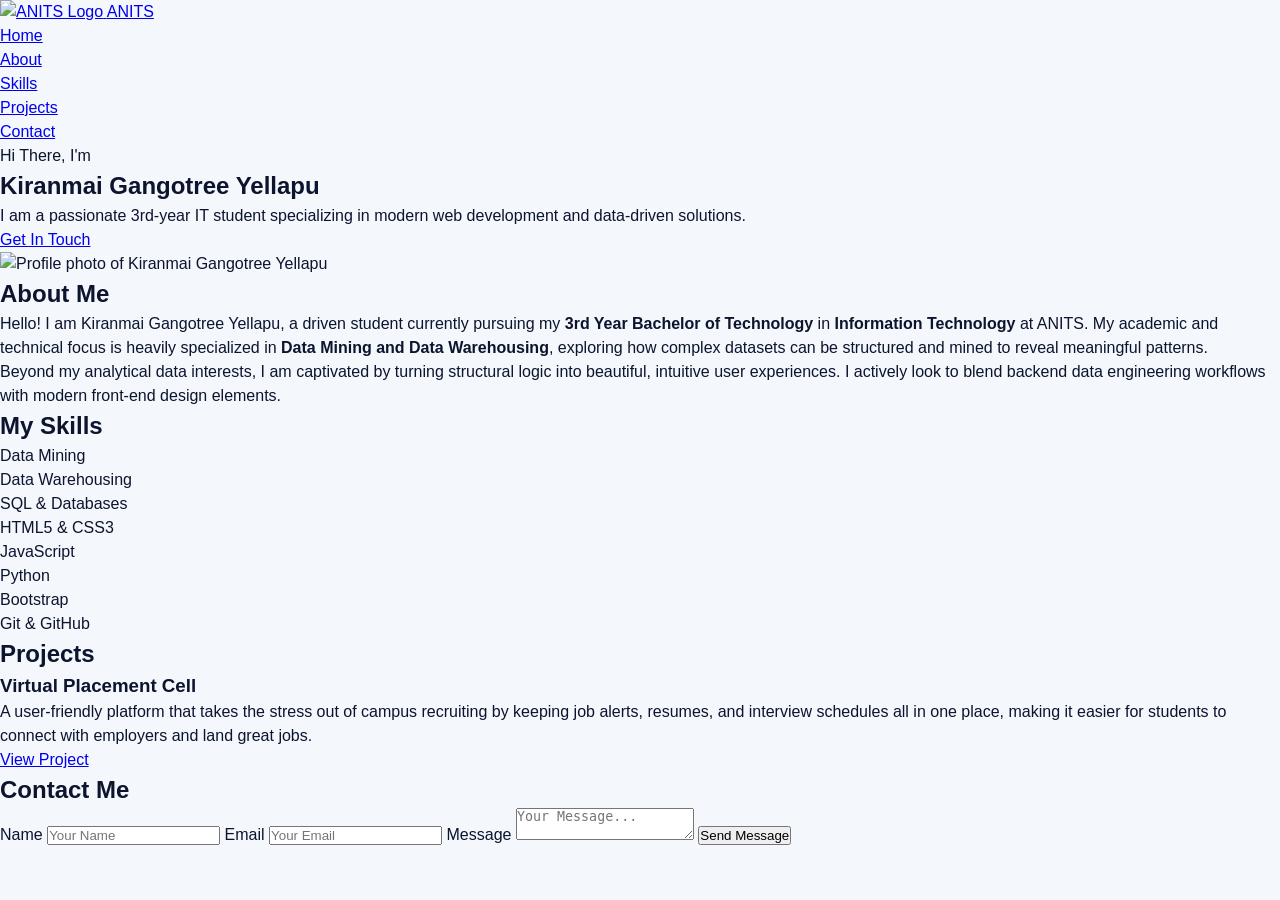
==== commit 7953432d: "Update index.html" ====
--- a/index.html
+++ b/index.html
@@ -1,117 +1,96 @@
 <!DOCTYPE html>
 <html lang="en">
 <head>
-    <meta charset="UTF-8">
-    <meta name="viewport" content="width=device-width, initial-scale=1.0">
-    <title>Kiranmai Gangotree Yellapu | Portfolio</title>
-    <link rel="preconnect" href="https://fonts.googleapis.com">
-    <link rel="preconnect" href="https://fonts.gstatic.com" crossorigin>
-    <link href="https://fonts.googleapis.com/css2?family=Plus+Jakarta+Sans:wght@400;500;600;700;800&display=swap" rel="stylesheet">
-    <link rel="stylesheet" href="styles.css">
+  <meta charset="UTF-8">
+  <meta name="viewport" content="width=device-width, initial-scale=1.0">
+  <title>My Portfolio | Kiranmai Gangotree Yellapu</title>
+  <link href="https://fonts.googleapis.com/css2?family=Poppins:wght@400;600;700;800&display=swap" rel="stylesheet">
+  <link rel="stylesheet" href="styles.css">
 </head>
 <body>
+  
+  <nav>
+    <a href="#home" class="nav-logo">
+      <img src="logo.png" alt="ANITS Logo">
+      <span class="nav-title">ANITS</span>
+    </a>
+    <ul>
+      <li><a href="#home">Home</a></li>
+      <li><a href="#about">About</a></li>
+      <li><a href="#skills">Skills</a></li>
+      <li><a href="#projects">Projects</a></li>
+      <li><a href="#contact">Contact</a></li>
+    </ul>
+  </nav>
 
-    <div class="light-orb orb-1"></div>
-    <div class="light-orb orb-2"></div>
-    <div class="light-orb orb-3"></div>
-
-    <nav class="navbar">
-        <div class="nav-container">
-            <div class="brand-side">
-                <img src="https://anits.edu.in/images/logo.png" alt="ANITS" class="college-logo">
-                <span class="logo-text">KGY<span>.</span></span>
-            </div>
-            <ul class="nav-links">
-                <li><a href="#home" class="active">Home</a></li>
-                <li><a href="#about">About</a></li>
-                <li><a href="#skills">Skills</a></li>
-                <li><a href="#projects">Projects</a></li>
-                <li><a href="#contact">Contact</a></li>
-            </ul>
-        </div>
-    </nav>
-
-    <main id="home" class="hero-dashboard section-container">
-        <div class="dashboard-panel left-panel">
-            <ul class="popping-bullets">
-                <li><span class="bullet-dot pink-dot"></span> Data Mining</li>
-                <li><span class="bullet-dot purple-dot"></span> Warehousing Specialization</li>
-                <li><span class="bullet-dot cyan-dot"></span> Pattern Extraction</li>
-                <li><span class="bullet-dot blue-dot"></span> OLAP Cubes</li>
-                <li><span class="bullet-dot violet-dot"></span> Predictive Analytics</li>
-            </ul>
-        </div>
-
-        <div class="dashboard-panel right-panel">
-            <div class="profile-frame">
-                <img src="https://images.unsplash.com/photo-1534528741775-53994a69daeb?w=150" alt="Kiranmai" class="profile-img">
-            </div>
-            <h2>Kiranmai</h2>
-            <p class="profile-sub">III B.Tech IT, ANITS</p>
-            <span class="specialized-pill">Specialized</span>
-            <p class="tagline">Extracting knowledge from data frameworks.</p>
-        </div>
-    </main>
-
-    <section id="skills" class="section-container">
-        <h3 class="grid-section-title">Skills</h3>
-        <div class="skills-row-grid">
-            <div class="skill-mini-card">
-                <div class="skill-header-line"><span class="mini-dot color-1"></span> <h4>Java</h4></div>
-                <span class="rating-txt">8.5 Rating</span>
-            </div>
-            <div class="skill-mini-card">
-                <div class="skill-header-line"><span class="mini-dot color-2"></span> <h4>C++</h4></div>
-                <span class="rating-txt">8.0 Rating</span>
-            </div>
-            <div class="skill-mini-card">
-                <div class="skill-header-line"><span class="mini-dot color-3"></span> <h4>C</h4></div>
-                <span class="rating-txt">9.0 Rating</span>
-            </div>
-            <div class="skill-mini-card">
-                <div class="skill-header-line"><span class="mini-dot color-4"></span> <h4>DSA</h4></div>
-                <span class="rating-txt">8.5 Rating</span>
-            </div>
-            <div class="skill-mini-card">
-                <div class="skill-header-line"><span class="mini-dot color-5"></span> <h4>ADS</h4></div>
-                <span class="rating-txt">8.0 Rating</span>
-            </div>
-            <div class="skill-mini-card">
-                <div class="skill-header-line"><span class="mini-dot color-6"></span> <h4>Soft Skills</h4></div>
-                <span class="rating-txt">9.0 Rating</span>
-            </div>
-        </div>
+  <main class="container">
+    
+    <section id="home" class="hero">
+      <div class="hero-text">
+        <span class="intro">Hi There, I'm</span>
+        <h1>Kiranmai Gangotree Yellapu</h1>
+        <p class="hero-subtitle">I am a passionate 3rd-year IT student specializing in modern web development and data-driven solutions.</p>
+        <a href="#contact" class="btn">Get In Touch</a>
+      </div>
+      <div class="hero-photo">
+        <img src="profile.jpg" alt="Profile photo of Kiranmai Gangotree Yellapu">
+      </div>
     </section>
 
-    <section class="section-container split-layout-bottom">
-        <div class="projects-column">
-            <h3 class="grid-section-title">Projects</h3>
-            <div class="project-item-card">
-                <h4>Data Infrastructure</h4>
-                <p>Data Infrastructure optimization and conversion systems for scaled multidimensional structures.</p>
-            </div>
-            <div class="project-item-card">
-                <h4>Pattern Extraction</h4>
-                <p>Analyze and identify architectural data trends utilizing customized sorting logic arrays.</p>
-            </div>
-        </div>
-
-        <div class="contact-column">
-            <h3 class="grid-section-title">Contact</h3>
-            <div class="contact-panel-box">
-                <form action="#" method="POST">
-                    <input type="text" placeholder="Name" required>
-                    <input type="email" placeholder="Email" required>
-                    <textarea rows="3" placeholder="Your message" required></textarea>
-                    <button type="submit">Send Message</button>
-                </form>
-            </div>
-        </div>
+    <section id="about" class="about-section">
+      <h2>About Me</h2>
+      <p>
+        Hello! I am Kiranmai Gangotree Yellapu, a driven student currently pursuing my <strong>3rd Year Bachelor of Technology</strong>
+        in <strong>Information Technology</strong> at ANITS. My academic and technical focus is heavily specialized in 
+        <strong>Data Mining and Data Warehousing</strong>, exploring how complex datasets can be structured and mined to reveal meaningful patterns.
+      </p>
+      <p>
+        Beyond my analytical data interests, I am captivated by turning structural logic into beautiful, intuitive user experiences. I actively look to blend backend data engineering workflows with modern front-end design elements.
+      </p>
     </section>
 
-    <footer>
-        <p>Kiranmai Gangotree Yellapu &bull; 2026 Portfolio Framework</p>
-    </footer>
+    <section id="skills" class="skills-section">
+      <h2>My Skills</h2>
+      <ul>
+        <li>Data Mining</li>
+        <li>Data Warehousing</li>
+        <li>SQL & Databases</li>
+        <li>HTML5 & CSS3</li>
+        <li>JavaScript</li>
+        <li>Python</li>
+        <li>Bootstrap</li>
+        <li>Git & GitHub</li>
+      </ul>
+    </section>
+
+    <section id="projects" class="projects-section">
+      <h2>Projects</h2>
+      <div class="card">
+        <h3>Virtual Placement Cell</h3>
+        <p>
+          A user-friendly platform that takes the stress out of campus recruiting by keeping job alerts, resumes, and interview schedules all in one place, making it easier for students to connect with employers and land great jobs.
+        </p>
+        <a href="#" class="btn-secondary">View Project</a>
+      </div>
+    </section>
+
+    <section id="contact" class="contact-section">
+      <h2>Contact Me</h2>
+      <form action="#" method="POST">
+        <label for="name">Name</label>
+        <input type="text" id="name" name="name" placeholder="Your Name" required>
+        
+        <label for="email">Email</label>
+        <input type="email" id="email" name="email" placeholder="Your Email" required>
+        
+        <label for="message">Message</label>
+        <textarea id="message" name="message" placeholder="Your Message..." required></textarea>
+        
+        <button type="submit">Send Message</button>
+      </form>
+    </section>
+
+  </main>
 
 </body>
 </html>
--- a/styles.css
+++ b/styles.css
@@ -1,19 +1,25 @@
 /* ==========================================
-   1. Theme Setup & Color Variables
+   1. Theme System Setup (Light Aesthetic UI)
    ========================================== */
 :root {
-    --bg-universe: #060214; 
-    --panel-bg: rgba(20, 12, 43, 0.45); 
-    --panel-border: rgba(255, 255, 255, 0.08);
+    --bg-light: #f4f7fc;
+    --panel-bg: rgba(255, 255, 255, 0.75);
+    --panel-border: rgba(255, 255, 255, 0.6);
+    --panel-shadow: 0 12px 35px rgba(31, 55, 124, 0.05);
     
-    --neon-pink: #ff2a85;
-    --neon-purple: #9d4edd;
-    --neon-cyan: #00f0ff;
-    --text-pure: #ffffff;
-    --text-stardust: #b3a9cf;
+    /* Popping UI Palette */
+    --text-main: #0c142e;
+    --text-muted: #5c6885;
+    --nav-blue: #4055b2;
     
-    --font-jakarta: 'Plus Jakarta Sans', sans-serif;
-    --panel-transition: all 0.4s cubic-bezier(0.16, 1, 0.3, 1);
+    /* Vibrant Bullets */
+    --bullet-pink: #ff4794;
+    --bullet-purple: #a855f7;
+    --bullet-cyan: #06b6d4;
+    --bullet-blue: #3b82f6;
+    --bullet-violet: #6366f1;
+    
+    --font-main: 'Plus Jakarta Sans', sans-serif;
 }
 
 * {
@@ -22,76 +28,48 @@
     box-sizing: border-box;
 }
 
-html {
-    scroll-behavior: smooth;
-    background-color: var(--bg-universe);
-}
-
 body {
-    font-family: var(--font-jakarta);
-    background-color: var(--bg-universe);
-    color: var(--text-pure);
+    font-family: var(--font-main);
+    background-color: var(--bg-light);
+    color: var(--text-main);
     overflow-x: hidden;
-    line-height: 1.6;
-}
-
-/* Ambient Animated Background Mesh */
-.aurora-orb {
+    line-height: 1.5;
+}
+
+/* Background Soft Blur Layers */
+.light-orb {
     position: fixed;
-    width: 550px;
-    height: 550px;
     border-radius: 50%;
     z-index: -1;
-    filter: blur(130px);
-    opacity: 0.18;
+    filter: blur(90px);
+    opacity: 0.45;
     pointer-events: none;
 }
-.orb-purple { top: -10%; left: -5%; background: var(--neon-purple); animation: pulse 14s infinite alternate ease-in-out; }
-.orb-pink { bottom: 5%; right: -10%; background: var(--neon-pink); animation: pulse 18s infinite alternate-reverse ease-in-out; }
-
-@keyframes pulse {
-    0% { transform: translate(0, 0) scale(1); }
-    100% { transform: translate(40px, -50px) scale(1.15); }
-}
+.orb-1 { top: -5%; right: 10%; width: 400px; height: 400px; background: rgba(255, 71, 148, 0.25); }
+.orb-2 { top: 30%; left: 10%; width: 500px; height: 500px; background: rgba(6, 182, 212, 0.2); }
+.orb-3 { bottom: 5%; right: 20%; width: 350px; height: 350px; background: rgba(168, 85, 247, 0.2); }
 
 .section-container {
     width: 90%;
-    max-width: 1140px;
+    max-width: 1100px;
     margin: 0 auto;
-    padding: 90px 0;
-}
-
-.panel {
-    background: var(--panel-bg);
-    border: 1px solid var(--panel-border);
-    border-radius: 24px;
-    backdrop-filter: blur(25px);
-    -webkit-backdrop-filter: blur(25px);
-    box-shadow: 0 20px 50px rgba(0, 0, 0, 0.3);
-}
-
-h2.section-title-center {
-    font-size: 2.6rem;
-    font-weight: 800;
-    text-align: center;
-    margin-bottom: 50px;
-    background: linear-gradient(135deg, var(--text-pure) 30%, var(--neon-pink));
-    -webkit-background-clip: text;
-    -webkit-text-fill-color: transparent;
-}
-
-/* ==========================================
-   2. Top Bar Navigation & College Logo Styling
-   ========================================== */
-.glass-navbar {
-    position: fixed;
-    top: 0;
-    left: 0;
-    width: 100%;
-    background: rgba(6, 2, 20, 0.75);
+}
+
+/* ==========================================
+   2. Navbar Styling
+   ========================================== */
+.navbar {
+    position: sticky;
+    top: 20px;
+    width: 90%;
+    max-width: 1100px;
+    margin: 20px auto 40px auto;
+    background: var(--panel-bg);
+    border: 1px solid var(--panel-border);
+    border-radius: 16px;
     backdrop-filter: blur(20px);
     -webkit-backdrop-filter: blur(20px);
-    border-bottom: 1px solid var(--panel-border);
+    box-shadow: var(--panel-shadow);
     z-index: 1000;
 }
 
@@ -99,241 +77,272 @@
     display: flex;
     justify-content: space-between;
     align-items: center;
-    max-width: 1140px;
-    width: 90%;
-    margin: 0 auto;
-    padding: 12px 0;
-}
-
-.brand-block {
-    display: flex;
-    align-items: center;
-    gap: 15px;
-}
-
-/* College Logo on Top Left Corner */
-.nav-college-logo {
-    height: 45px;
+    padding: 10px 24px;
+}
+
+.brand-side {
+    display: flex;
+    align-items: center;
+    gap: 12px;
+}
+
+.college-logo {
+    height: 32px;  /* Small image matching top corner rule */
     width: auto;
     object-fit: contain;
-    filter: drop-shadow(0 0 8px rgba(255, 255, 255, 0.2));
-}
-
-.logo {
-    font-size: 1.5rem;
+}
+
+.logo-text {
+    font-size: 1.3rem;
     font-weight: 800;
-    color: var(--text-pure);
+    color: var(--text-main);
+    letter-spacing: -0.5px;
+}
+
+.logo-text span { color: var(--bullet-pink); }
+
+.nav-links {
+    display: flex;
+    gap: 30px;
+    list-style: none;
+}
+
+.nav-links a {
+    color: var(--text-muted);
     text-decoration: none;
+    font-weight: 600;
+    font-size: 0.95rem;
+    transition: color 0.2s;
+}
+
+.nav-links a:hover, .nav-links a.active {
+    color: var(--nav-blue);
+}
+
+/* ==========================================
+   3. Main Dashboard Panels (Hero / Split View)
+   ========================================== */
+.hero-dashboard {
+    display: grid;
+    grid-template-columns: 1.6fr 1fr;
+    gap: 24px;
+    margin-bottom: 50px;
+}
+
+.dashboard-panel {
+    background: var(--panel-bg);
+    border: 1px solid var(--panel-border);
+    border-radius: 20px;
+    backdrop-filter: blur(20px);
+    -webkit-backdrop-filter: blur(20px);
+    box-shadow: var(--panel-shadow);
+}
+
+/* Left Specialization Bullet Panel */
+.left-panel {
+    padding: 40px 50px;
+    display: flex;
+    align-items: center;
+}
+
+.popping-bullets {
+    list-style: none;
+    display: flex;
+    flex-direction: column;
+    gap: 22px;
+}
+
+.popping-bullets li {
+    font-size: 1.6rem;
+    font-weight: 700;
+    display: flex;
+    align-items: center;
+    gap: 16px;
+    color: var(--text-main);
     letter-spacing: -0.5px;
 }
 
-.logo span { color: var(--neon-pink); }
-
-.nav-links {
-    display: flex;
-    gap: 35px;
-    list-style: none;
-}
-
-.nav-links a {
-    color: var(--text-stardust);
-    text-decoration: none;
-    font-weight: 500;
-    font-size: 0.95rem;
-    transition: color 0.3s;
-}
-
-.nav-links a:hover { color: var(--text-pure); }
-
-/* ==========================================
-   3. Hero Arena & Profile Photo Frame
-   ========================================== */
-.hero-panel {
-    min-height: 100vh;
-    display: flex;
+.bullet-dot {
+    width: 14px;
+    height: 14px;
+    border-radius: 50%;
+    display: inline-block;
+}
+.pink-dot { background: var(--bullet-pink); box-shadow: 0 0 12px var(--bullet-pink); }
+.purple-dot { background: var(--bullet-purple); box-shadow: 0 0 12px var(--bullet-purple); }
+.cyan-dot { background: var(--bullet-cyan); box-shadow: 0 0 12px var(--bullet-cyan); }
+.blue-dot { background: var(--bullet-blue); box-shadow: 0 0 12px var(--bullet-blue); }
+.violet-dot { background: var(--bullet-violet); box-shadow: 0 0 12px var(--bullet-violet); }
+
+/* Right Profile Side Card */
+.right-panel {
+    padding: 40px;
+    text-align: center;
+    display: flex;
+    flex-direction: column;
     align-items: center;
     justify-content: center;
-    text-align: center;
-    padding-top: 130px;
-}
-
-.profile-container {
-    position: relative;
-    width: 160px;
-    height: 160px;
-    margin: 0 auto 25px;
-}
-
-.profile-ring {
-    width: 100%;
-    height: 100%;
+}
+
+.profile-frame {
+    width: 100px; /* Perfectly small profile size */
+    height: 100px;
     border-radius: 50%;
-    padding: 4px;
-    background: linear-gradient(135deg, var(--neon-pink), var(--neon-purple), var(--neon-cyan));
-    box-shadow: 0 0 30px rgba(157, 78, 221, 0.5);
-}
-
-.profile-photo {
+    padding: 3px;
+    background: linear-gradient(135deg, var(--bullet-cyan), var(--bullet-blue));
+    margin-bottom: 16px;
+}
+
+.profile-img {
     width: 100%;
     height: 100%;
     border-radius: 50%;
     object-fit: cover;
-    background: #140c2b; 
-    display: block;
-}
-
-.cyber-badge {
-    display: inline-block;
-    padding: 8px 18px;
-    background: rgba(255, 42, 133, 0.08);
-    border: 1px solid rgba(255, 42, 133, 0.25);
-    color: #ff7ebb;
-    border-radius: 50px;
-    font-size: 0.85rem;
+}
+
+.right-panel h2 { font-size: 1.5rem; font-weight: 800; margin-bottom: 4px; }
+.profile-sub { font-size: 0.9rem; color: var(--text-muted); font-weight: 500; margin-bottom: 12px; }
+
+.specialized-pill {
+    background: linear-gradient(135deg, #4f46e5, #3b82f6);
+    color: #fff;
+    font-size: 0.75rem;
     font-weight: 700;
-    margin-bottom: 25px;
+    padding: 5px 16px;
+    border-radius: 20px;
     text-transform: uppercase;
-}
-
-.hero-panel h1 {
-    font-size: 4.2rem;
+    letter-spacing: 0.5px;
+    margin-bottom: 14px;
+}
+
+.right-panel .tagline { font-size: 0.95rem; color: var(--text-muted); font-weight: 400; max-width: 200px; }
+
+/* ==========================================
+   4. Skills Grid Area
+   ========================================== */
+.grid-section-title {
+    font-size: 1.6rem;
     font-weight: 800;
-    line-height: 1.1;
-    letter-spacing: -2px;
     margin-bottom: 20px;
-    background: linear-gradient(135deg, var(--text-pure) 40%, var(--neon-purple) 75%, var(--neon-cyan));
-    -webkit-background-clip: text;
-    -webkit-text-fill-color: transparent;
-}
-
-.hero-subtitle {
-    font-size: 1.4rem;
-    font-weight: 500;
-    color: var(--neon-cyan);
-    margin-bottom: 20px;
-}
-
-.hero-tagline {
-    font-size: 1.15rem;
-    color: var(--text-stardust);
-    max-width: 750px;
-    margin: 0 auto 40px;
-    font-weight: 300;
-}
-
-/* ==========================================
-   4. Asymmetric Skill Matrix Grid Layout
-   ========================================== */
-.skills-grid {
+    letter-spacing: -0.5px;
+}
+
+.skills-row-grid {
     display: grid;
-    grid-template-columns: repeat(auto-fit, minmax(320px, 1fr));
-    gap: 25px;
-}
-
-.skill-card {
-    padding: 30px;
-    background: var(--panel-bg);
-    border: 1px solid var(--panel-border);
-    border-radius: 20px;
-    transition: var(--panel-transition);
-}
-
-.skill-card:hover {
-    transform: translateY(-5px);
-    border-color: rgba(255, 255, 255, 0.2);
-    box-shadow: 0 15px 35px rgba(0,0,0,0.4);
-}
-
-.skill-info {
-    display: flex;
-    justify-content: space-between;
-    align-items: center;
-    margin-bottom: 12px;
-}
-
-.skill-name {
-    font-size: 1.1rem;
+    grid-template-columns: repeat(auto-fit, minmax(150px, 1fr));
+    gap: 16px;
+    margin-bottom: 50px;
+}
+
+.skill-mini-card {
+    background: var(--panel-bg);
+    border: 1px solid var(--panel-border);
+    padding: 20px 16px;
+    border-radius: 16px;
+    box-shadow: var(--panel-shadow);
+}
+
+.skill-header-line {
+    display: flex;
+    align-items: center;
+    gap: 8px;
+    margin-bottom: 6px;
+}
+
+.mini-dot { width: 8px; height: 8px; border-radius: 50%; }
+.color-1 { background: var(--bullet-purple); }
+.color-2 { background: var(--bullet-pink); }
+.color-3 { background: var(--bullet-cyan); }
+.color-4 { background: var(--bullet-blue); }
+.color-5 { background: var(--bullet-violet); }
+.color-6 { background: #10b981; }
+
+.skill-mini-card h4 { font-size: 1.1rem; font-weight: 700; }
+.rating-txt { font-size: 0.85rem; color: var(--text-muted); font-weight: 500; }
+
+/* ==========================================
+   5. Bottom Column Split (Projects & Contact)
+   ========================================== */
+.split-layout-bottom {
+    display: grid;
+    grid-template-columns: 1.2fr 1fr;
+    gap: 30px;
+    padding-bottom: 80px;
+}
+
+.projects-column, .contact-column {
+    display: flex;
+    flex-direction: column;
+}
+
+.project-item-card {
+    background: var(--panel-bg);
+    border: 1px solid var(--panel-border);
+    padding: 24px;
+    border-radius: 16px;
+    margin-bottom: 16px;
+    box-shadow: var(--panel-shadow);
+}
+
+.project-item-card h4 { font-size: 1.2rem; font-weight: 700; margin-bottom: 8px; }
+.project-item-card p { color: var(--text-muted); font-size: 0.95rem; }
+
+/* Contact Form Box Styling */
+.contact-panel-box {
+    background: var(--panel-bg);
+    border: 1px solid var(--panel-border);
+    padding: 24px;
+    border-radius: 16px;
+    box-shadow: var(--panel-shadow);
+    flex-grow: 1;
+}
+
+.contact-panel-box form { display: flex; flex-direction: column; gap: 14px; }
+
+.contact-panel-box input, .contact-panel-box textarea {
+    width: 100%;
+    background: rgba(255, 255, 255, 0.8);
+    border: 1px solid rgba(0, 0, 0, 0.08);
+    padding: 14px;
+    border-radius: 10px;
+    font-family: var(--font-main);
+    color: var(--text-main);
+    font-size: 0.95rem;
+    transition: border-color 0.2s;
+}
+
+.contact-panel-box input:focus, .contact-panel-box textarea:focus {
+    outline: none;
+    border-color: var(--nav-blue);
+}
+
+.contact-panel-box button {
+    background: var(--nav-blue);
+    color: #fff;
+    border: none;
+    padding: 14px;
+    border-radius: 10px;
     font-weight: 700;
-    letter-spacing: -0.3px;
-}
-
-.skill-rating {
+    cursor: pointer;
+    transition: opacity 0.2s;
+}
+
+.contact-panel-box button:hover { opacity: 0.9; }
+
+footer {
+    text-align: center;
+    padding: 30px 0;
+    color: var(--text-muted);
     font-size: 0.9rem;
-    font-weight: 600;
-    color: var(--neon-cyan);
-    background: rgba(0, 240, 255, 0.07);
-    padding: 2px 10px;
-    border-radius: 8px;
-    border: 1px solid rgba(0, 240, 255, 0.15);
-}
-
-.progress-track {
-    width: 100%;
-    height: 8px;
-    background: rgba(255, 255, 255, 0.05);
-    border-radius: 10px;
-    overflow: hidden;
-    position: relative;
-}
-
-.progress-fill {
-    height: 100%;
-    border-radius: 10px;
-    background: linear-gradient(90deg, var(--neon-purple), var(--neon-cyan));
-}
-
-.skill-card.soft-metric .skill-rating {
-    color: var(--neon-pink);
-    background: rgba(255, 42, 133, 0.07);
-    border-color: rgba(255, 42, 133, 0.15);
-}
-.skill-card.soft-metric .progress-fill {
-    background: linear-gradient(90deg, var(--neon-purple), var(--neon-pink));
-}
-
-/* ==========================================
-   5. Interactive Contact Blueprint Form
-   ========================================== */
-.form-panel { padding: 50px; max-width: 800px; margin: 0 auto; border-right: 5px solid var(--neon-cyan); }
-.form-panel h2 { font-size: 2rem; margin-bottom: 35px; font-weight: 800; }
-.form-row-2col { display: grid; grid-template-columns: 1fr 1fr; gap: 25px; }
-.input-container { display: flex; flex-direction: column; margin-bottom: 25px; }
-.input-container label { font-size: 0.85rem; font-weight: 600; text-transform: uppercase; margin-bottom: 10px; color: var(--text-stardust); }
-
-.input-container input, .input-container textarea {
-    background: rgba(5, 2, 15, 0.5); border: 1px solid var(--panel-border);
-    padding: 16px; border-radius: 12px; color: var(--text-pure); font-family: var(--font-jakarta);
-    font-size: 1rem; transition: var(--panel-transition);
-}
-
-.input-container input:focus, .input-container textarea:focus {
-    outline: none; border-color: var(--neon-pink); box-shadow: 0 0 25px rgba(255, 42, 133, 0.2); background: rgba(20, 12, 43, 0.8);
-}
-
-.panel-submit-btn {
-    width: 100%; background: var(--text-pure); color: var(--bg-universe); border: none;
-    padding: 18px; border-radius: 12px; font-size: 1rem; font-weight: 700; cursor: pointer; transition: var(--panel-transition);
-}
-
-.panel-submit-btn:hover {
-    background: linear-gradient(90deg, var(--neon-pink), var(--neon-cyan)); color: var(--text-pure);
-    box-shadow: 0 0 30px rgba(0, 240, 255, 0.4); transform: translateY(-2px);
-}
-
-/* ==========================================
-   6. Footer Setup
-   ========================================== */
-footer { border-top: 1px solid var(--panel-border); padding: 50px 0; background: #04010d; text-align: center; }
-.footer-panel-container { max-width: 1140px; width: 90%; margin: 0 auto; display: flex; flex-direction: column; gap: 20px; }
-.footer-contact-info a { color: var(--neon-cyan); text-decoration: none; }
-
-/* ==========================================
-   7. Mobile Responsive Logic
-   ========================================== */
-@media (max-width: 768px) {
-    .nav-container { flex-direction: column; gap: 15px; }
-    .nav-links { gap: 20px; }
-    .hero-panel h1 { font-size: 2.8rem; }
-    .skills-grid, .form-row-2col { grid-template-columns: 1fr; }
-    .form-panel { padding: 30px; }
-}
+    border-top: 1px solid rgba(0, 0, 0, 0.05);
+}
+
+/* ==========================================
+   6. Responsive Layout Adjustments
+   ========================================== */
+@media (max-width: 850px) {
+    .hero-dashboard, .split-layout-bottom {
+        grid-template-columns: 1fr;
+    }
+    .popping-bullets li { font-size: 1.3rem; }
+}
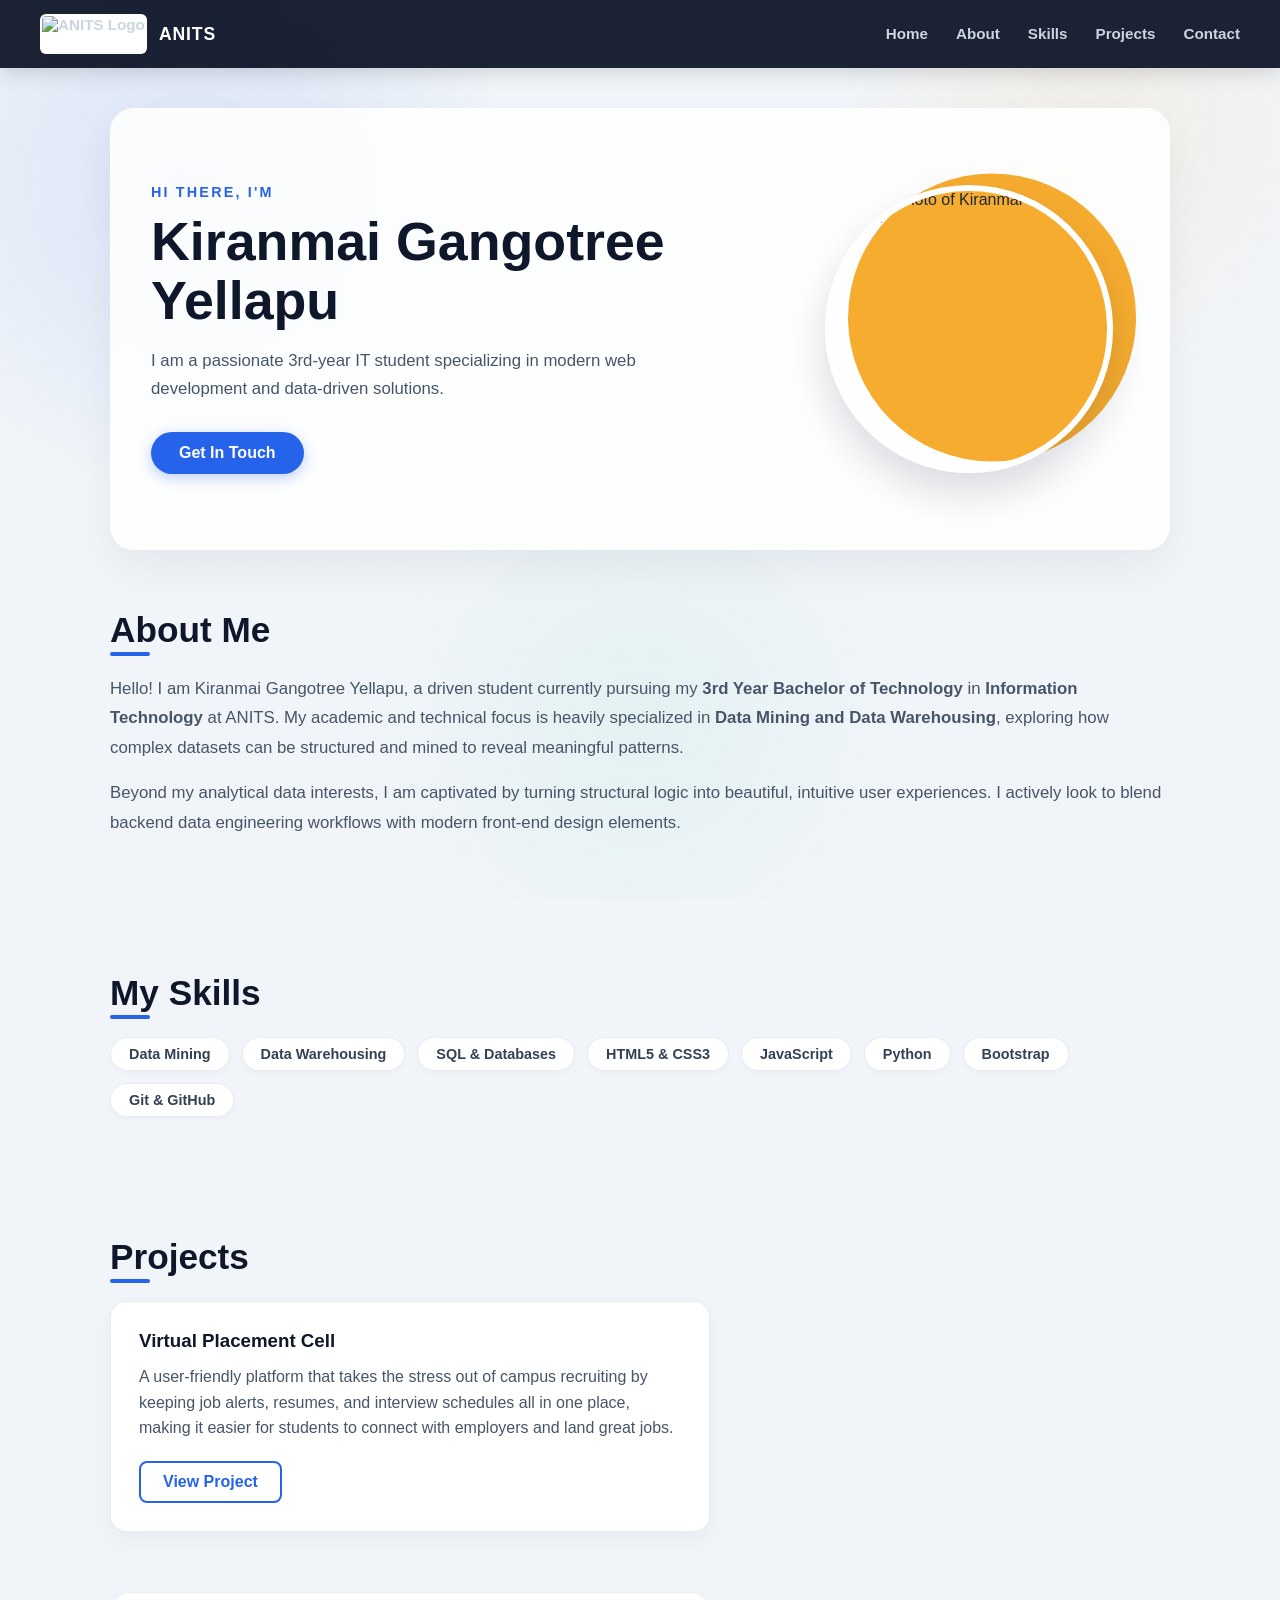
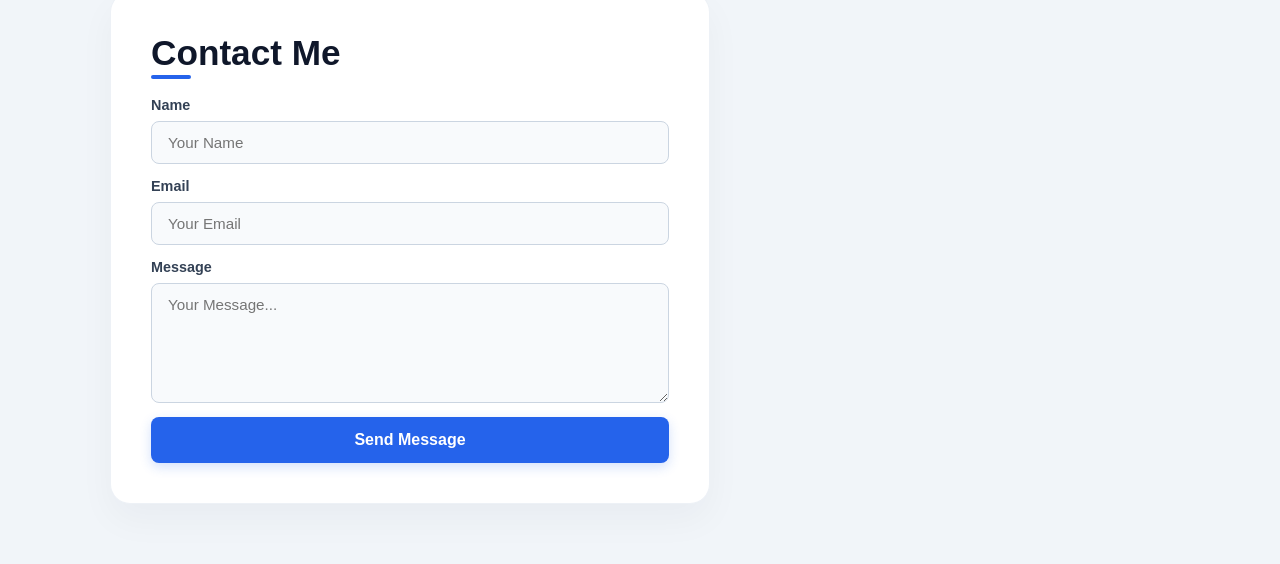
==== commit 84f79d64: "Update index.html" ====
--- a/index.html
+++ b/index.html
@@ -1,5 +1,5 @@
 <!DOCTYPE html>
-<html lang="en">
+<html lang="en"> 
 <head>
   <meta charset="UTF-8">
   <meta name="viewport" content="width=device-width, initial-scale=1.0">
--- a/styles.css
+++ b/styles.css
@@ -1,348 +1,410 @@
-/* ==========================================
-   1. Theme System Setup (Light Aesthetic UI)
-   ========================================== */
-:root {
-    --bg-light: #f4f7fc;
-    --panel-bg: rgba(255, 255, 255, 0.75);
-    --panel-border: rgba(255, 255, 255, 0.6);
-    --panel-shadow: 0 12px 35px rgba(31, 55, 124, 0.05);
-    
-    /* Popping UI Palette */
-    --text-main: #0c142e;
-    --text-muted: #5c6885;
-    --nav-blue: #4055b2;
-    
-    /* Vibrant Bullets */
-    --bullet-pink: #ff4794;
-    --bullet-purple: #a855f7;
-    --bullet-cyan: #06b6d4;
-    --bullet-blue: #3b82f6;
-    --bullet-violet: #6366f1;
-    
-    --font-main: 'Plus Jakarta Sans', sans-serif;
-}
-
+/* Global Reset & Base Styles */
 * {
-    margin: 0;
-    padding: 0;
-    box-sizing: border-box;
+  box-sizing: border-box;
+  margin: 0;
+  padding: 0;
+}
+
+html {
+  scroll-behavior: smooth;
 }
 
 body {
-    font-family: var(--font-main);
-    background-color: var(--bg-light);
-    color: var(--text-main);
-    overflow-x: hidden;
-    line-height: 1.5;
-}
-
-/* Background Soft Blur Layers */
-.light-orb {
-    position: fixed;
-    border-radius: 50%;
-    z-index: -1;
-    filter: blur(90px);
-    opacity: 0.45;
-    pointer-events: none;
-}
-.orb-1 { top: -5%; right: 10%; width: 400px; height: 400px; background: rgba(255, 71, 148, 0.25); }
-.orb-2 { top: 30%; left: 10%; width: 500px; height: 500px; background: rgba(6, 182, 212, 0.2); }
-.orb-3 { bottom: 5%; right: 20%; width: 350px; height: 350px; background: rgba(168, 85, 247, 0.2); }
-
-.section-container {
-    width: 90%;
-    max-width: 1100px;
-    margin: 0 auto;
-}
-
-/* ==========================================
-   2. Navbar Styling
-   ========================================== */
-.navbar {
-    position: sticky;
-    top: 20px;
-    width: 90%;
-    max-width: 1100px;
-    margin: 20px auto 40px auto;
-    background: var(--panel-bg);
-    border: 1px solid var(--panel-border);
-    border-radius: 16px;
-    backdrop-filter: blur(20px);
-    -webkit-backdrop-filter: blur(20px);
-    box-shadow: var(--panel-shadow);
-    z-index: 1000;
-}
-
-.nav-container {
-    display: flex;
-    justify-content: space-between;
-    align-items: center;
-    padding: 10px 24px;
-}
-
-.brand-side {
-    display: flex;
-    align-items: center;
-    gap: 12px;
-}
-
-.college-logo {
-    height: 32px;  /* Small image matching top corner rule */
-    width: auto;
-    object-fit: contain;
-}
-
-.logo-text {
-    font-size: 1.3rem;
-    font-weight: 800;
-    color: var(--text-main);
-    letter-spacing: -0.5px;
-}
-
-.logo-text span { color: var(--bullet-pink); }
-
-.nav-links {
-    display: flex;
-    gap: 30px;
-    list-style: none;
-}
-
-.nav-links a {
-    color: var(--text-muted);
-    text-decoration: none;
-    font-weight: 600;
-    font-size: 0.95rem;
-    transition: color 0.2s;
-}
-
-.nav-links a:hover, .nav-links a.active {
-    color: var(--nav-blue);
-}
-
-/* ==========================================
-   3. Main Dashboard Panels (Hero / Split View)
-   ========================================== */
-.hero-dashboard {
-    display: grid;
-    grid-template-columns: 1.6fr 1fr;
-    gap: 24px;
-    margin-bottom: 50px;
-}
-
-.dashboard-panel {
-    background: var(--panel-bg);
-    border: 1px solid var(--panel-border);
-    border-radius: 20px;
-    backdrop-filter: blur(20px);
-    -webkit-backdrop-filter: blur(20px);
-    box-shadow: var(--panel-shadow);
-}
-
-/* Left Specialization Bullet Panel */
-.left-panel {
-    padding: 40px 50px;
-    display: flex;
-    align-items: center;
-}
-
-.popping-bullets {
-    list-style: none;
-    display: flex;
+  font-family: 'Poppins', sans-serif;
+  color: #1e293b;
+  background: #f1f5f9;
+  min-height: 100vh;
+  position: relative;
+  overflow-x: hidden;
+}
+
+/* Background Gradients & Grid Overlay */
+body::before,
+body::after {
+  content: "";
+  position: fixed;
+  inset: 0;
+  pointer-events: none;
+  z-index: -1;
+}
+
+body::before {
+  background: 
+    radial-gradient(circle at 15% 20%, rgba(37, 99, 235, 0.12), transparent 25%),
+    radial-gradient(circle at 85% 15%, rgba(245, 158, 11, 0.08), transparent 20%),
+    radial-gradient(circle at 50% 80%, rgba(16, 185, 129, 0.06), transparent 30%);
+  opacity: 0.95;
+}
+
+body::after {
+  background-image:
+    radial-gradient(circle, rgba(148, 163, 184, 0.15) 1px, transparent 1px);
+  background-size: 32px 32px;
+  opacity: 0.4;
+}
+
+/* Main Container Hierarchy */
+.container {
+  max-width: 1100px;
+  margin: 0 auto;
+  padding: 0 20px;
+}
+
+section {
+  scroll-margin-top: 100px;
+  padding: 60px 0;
+}
+
+h2 {
+  font-size: 2.2rem;
+  color: #0f172a;
+  margin-bottom: 24px;
+  position: relative;
+  display: inline-block;
+}
+
+h2::after {
+  content: '';
+  position: absolute;
+  left: 0;
+  bottom: -6px;
+  width: 40px;
+  height: 4px;
+  background: #2563eb;
+  border-radius: 2px;
+}
+
+/* Navigation Bar */
+nav {
+  position: sticky;
+  top: 0;
+  z-index: 1000;
+  display: flex;
+  justify-content: space-between;
+  align-items: center;
+  background: rgba(15, 23, 42, 0.95);
+  padding: 14px 40px;
+  backdrop-filter: blur(8px);
+  box-shadow: 0 4px 20px rgba(0, 0, 0, 0.15);
+}
+
+.nav-logo {
+  display: flex;
+  align-items: center;
+  gap: 12px;
+  text-decoration: none;
+}
+
+.nav-logo img {
+  height: 40px;
+  width: auto;
+  border-radius: 6px;
+  border: 2px solid rgba(255, 255, 255, 0.8);
+  background: #ffffff;
+  transition: transform 0.3s ease;
+}
+
+.nav-logo:hover img {
+  transform: scale(1.05);
+  border-color: #f59e0b;
+}
+
+.nav-title {
+  color: #ffffff;
+  font-weight: 700;
+  font-size: 1.1rem;
+  letter-spacing: 0.05em;
+}
+
+nav ul {
+  display: flex;
+  gap: 28px;
+  list-style: none;
+}
+
+nav a {
+  color: #cbd5e1;
+  text-decoration: none;
+  font-weight: 600;
+  font-size: 0.95rem;
+  transition: color 0.3s ease;
+}
+
+nav a:hover {
+  color: #f59e0b;
+}
+
+/* Hero Section */
+.hero {
+  display: flex;
+  align-items: center;
+  justify-content: space-between;
+  gap: 40px;
+  padding: 60px 40px;
+  margin-top: 40px;
+  background: rgba(255, 255, 255, 0.85);
+  border-radius: 24px;
+  box-shadow: 0 20px 40px rgba(15, 23, 42, 0.05);
+  backdrop-filter: blur(10px);
+  border: 1px solid rgba(255, 255, 255, 0.5);
+}
+
+.hero-text {
+  max-width: 540px;
+}
+
+.intro {
+  display: block;
+  letter-spacing: 0.15em;
+  text-transform: uppercase;
+  color: #2563eb;
+  font-weight: 700;
+  font-size: 0.9rem;
+  margin-bottom: 12px;
+}
+
+.hero-text h1 {
+  font-size: clamp(2.2rem, 4.2vw, 3.8rem);
+  margin: 0 0 16px;
+  line-height: 1.1;
+  color: #0f172a;
+}
+
+.hero-subtitle {
+  font-size: 1.05rem;
+  color: #475569;
+  line-height: 1.7;
+  margin-bottom: 28px;
+}
+
+/* Photo Circle Styling */
+.hero-photo {
+  position: relative;
+  width: min(320px, 100%);
+  aspect-ratio: 1;
+  display: grid;
+  place-items: center;
+}
+
+.hero-photo::before {
+  content: "";
+  position: absolute;
+  width: 90%;
+  height: 90%;
+  border-radius: 50%;
+  background: #f59e0b;
+  z-index: 0;
+  transform: translate(8%, -4%);
+  opacity: 0.85;
+}
+
+.hero-photo img {
+  position: relative;
+  z-index: 1;
+  width: 90%;
+  height: 90%;
+  object-fit: cover;
+  border-radius: 50%;
+  border: 6px solid #ffffff;
+  box-shadow: 0 20px 40px rgba(15, 23, 42, 0.15);
+}
+
+/* Buttons */
+.btn {
+  display: inline-flex;
+  align-items: center;
+  justify-content: center;
+  padding: 12px 28px;
+  border-radius: 999px;
+  background: #2563eb;
+  color: #ffffff;
+  text-decoration: none;
+  font-weight: 600;
+  box-shadow: 0 4px 14px rgba(37, 99, 235, 0.3);
+  transition: all 0.3s ease;
+}
+
+.btn:hover {
+  transform: translateY(-2px);
+  background: #1d4ed8;
+  box-shadow: 0 6px 20px rgba(37, 99, 235, 0.4);
+}
+
+.btn-secondary {
+  display: inline-flex;
+  padding: 10px 22px;
+  border-radius: 8px;
+  background: transparent;
+  color: #2563eb;
+  border: 2px solid #2563eb;
+  text-decoration: none;
+  font-weight: 600;
+  transition: all 0.3s ease;
+}
+
+.btn-secondary:hover {
+  background: #2563eb;
+  color: #ffffff;
+}
+
+/* About Section */
+.about-section p {
+  font-size: 1.05rem;
+  line-height: 1.75;
+  color: #475569;
+  margin-bottom: 16px;
+}
+
+/* Skills Tags */
+.skills-section ul {
+  display: flex;
+  flex-wrap: wrap;
+  gap: 12px;
+  list-style: none;
+}
+
+.skills-section li {
+  background: #ffffff;
+  padding: 8px 18px;
+  border-radius: 999px;
+  font-weight: 600;
+  font-size: 0.9rem;
+  color: #334155;
+  border: 1px solid rgba(226, 232, 240, 0.8);
+  box-shadow: 0 4px 6px rgba(15, 23, 42, 0.02);
+  transition: all 0.3s ease;
+}
+
+.skills-section li:hover {
+  transform: translateY(-3px);
+  background: #2563eb;
+  color: #ffffff;
+  border-color: #2563eb;
+  box-shadow: 0 8px 16px rgba(37, 99, 235, 0.2);
+}
+
+/* Project Cards */
+.card {
+  background: #ffffff;
+  border: 1px solid rgba(226, 232, 240, 0.8);
+  border-radius: 16px;
+  padding: 28px;
+  max-width: 600px;
+  box-shadow: 0 10px 25px rgba(15, 23, 42, 0.04);
+  transition: all 0.3s ease;
+}
+
+.card:hover {
+  transform: translateY(-4px);
+  box-shadow: 0 16px 32px rgba(15, 23, 42, 0.08);
+}
+
+.card h3 {
+  margin-bottom: 12px;
+  color: #0f172a;
+}
+
+.card p {
+  color: #475569;
+  line-height: 1.6;
+  margin-bottom: 20px;
+}
+
+/* Form Styles */
+.contact-section {
+  background: #ffffff;
+  padding: 40px;
+  border-radius: 20px;
+  box-shadow: 0 16px 36px rgba(15, 23, 42, 0.04);
+  max-width: 600px;
+  margin-bottom: 60px;
+  border: 1px solid rgba(226, 232, 240, 0.6);
+}
+
+form {
+  display: flex;
+  flex-direction: column;
+  gap: 14px;
+}
+
+.contact-section label {
+  color: #334155;
+  font-weight: 600;
+  font-size: 0.9rem;
+  margin-bottom: -6px;
+}
+
+input, textarea {
+  padding: 12px 16px;
+  border: 1px solid #cbd5e1;
+  border-radius: 8px;
+  background: #f8fafc;
+  color: #0f172a;
+  font-family: inherit;
+  font-size: 0.95rem;
+  transition: all 0.3s ease;
+}
+
+textarea {
+  min-height: 120px;
+  resize: vertical;
+}
+
+input:focus, textarea:focus {
+  outline: none;
+  border-color: #2563eb;
+  background: #ffffff;
+  box-shadow: 0 0 0 3px rgba(37, 99, 235, 0.15);
+}
+
+button[type="submit"] {
+  padding: 14px;
+  border-radius: 8px;
+  background: #2563eb;
+  color: #ffffff;
+  border: none;
+  font-weight: 600;
+  font-size: 1rem;
+  cursor: pointer;
+  box-shadow: 0 4px 12px rgba(37, 99, 235, 0.2);
+  transition: all 0.3s ease;
+}
+
+button[type="submit"]:hover {
+  background: #1d4ed8;
+  transform: translateY(-2px);
+  box-shadow: 0 6px 16px rgba(37, 99, 235, 0.3);
+}
+
+/* Media Queries */
+@media (max-width: 768px) {
+  nav {
     flex-direction: column;
-    gap: 22px;
-}
-
-.popping-bullets li {
-    font-size: 1.6rem;
-    font-weight: 700;
-    display: flex;
-    align-items: center;
-    gap: 16px;
-    color: var(--text-main);
-    letter-spacing: -0.5px;
-}
-
-.bullet-dot {
-    width: 14px;
-    height: 14px;
-    border-radius: 50%;
-    display: inline-block;
-}
-.pink-dot { background: var(--bullet-pink); box-shadow: 0 0 12px var(--bullet-pink); }
-.purple-dot { background: var(--bullet-purple); box-shadow: 0 0 12px var(--bullet-purple); }
-.cyan-dot { background: var(--bullet-cyan); box-shadow: 0 0 12px var(--bullet-cyan); }
-.blue-dot { background: var(--bullet-blue); box-shadow: 0 0 12px var(--bullet-blue); }
-.violet-dot { background: var(--bullet-violet); box-shadow: 0 0 12px var(--bullet-violet); }
-
-/* Right Profile Side Card */
-.right-panel {
-    padding: 40px;
+    gap: 14px;
+    padding: 16px;
+  }
+
+  nav ul {
+    gap: 20px;
+  }
+
+  .hero {
+    flex-direction: column-reverse;
     text-align: center;
-    display: flex;
-    flex-direction: column;
-    align-items: center;
-    justify-content: center;
-}
-
-.profile-frame {
-    width: 100px; /* Perfectly small profile size */
-    height: 100px;
-    border-radius: 50%;
-    padding: 3px;
-    background: linear-gradient(135deg, var(--bullet-cyan), var(--bullet-blue));
-    margin-bottom: 16px;
-}
-
-.profile-img {
-    width: 100%;
-    height: 100%;
-    border-radius: 50%;
-    object-fit: cover;
-}
-
-.right-panel h2 { font-size: 1.5rem; font-weight: 800; margin-bottom: 4px; }
-.profile-sub { font-size: 0.9rem; color: var(--text-muted); font-weight: 500; margin-bottom: 12px; }
-
-.specialized-pill {
-    background: linear-gradient(135deg, #4f46e5, #3b82f6);
-    color: #fff;
-    font-size: 0.75rem;
-    font-weight: 700;
-    padding: 5px 16px;
-    border-radius: 20px;
-    text-transform: uppercase;
-    letter-spacing: 0.5px;
-    margin-bottom: 14px;
-}
-
-.right-panel .tagline { font-size: 0.95rem; color: var(--text-muted); font-weight: 400; max-width: 200px; }
-
-/* ==========================================
-   4. Skills Grid Area
-   ========================================== */
-.grid-section-title {
-    font-size: 1.6rem;
-    font-weight: 800;
-    margin-bottom: 20px;
-    letter-spacing: -0.5px;
-}
-
-.skills-row-grid {
-    display: grid;
-    grid-template-columns: repeat(auto-fit, minmax(150px, 1fr));
-    gap: 16px;
-    margin-bottom: 50px;
-}
-
-.skill-mini-card {
-    background: var(--panel-bg);
-    border: 1px solid var(--panel-border);
-    padding: 20px 16px;
-    border-radius: 16px;
-    box-shadow: var(--panel-shadow);
-}
-
-.skill-header-line {
-    display: flex;
-    align-items: center;
-    gap: 8px;
-    margin-bottom: 6px;
-}
-
-.mini-dot { width: 8px; height: 8px; border-radius: 50%; }
-.color-1 { background: var(--bullet-purple); }
-.color-2 { background: var(--bullet-pink); }
-.color-3 { background: var(--bullet-cyan); }
-.color-4 { background: var(--bullet-blue); }
-.color-5 { background: var(--bullet-violet); }
-.color-6 { background: #10b981; }
-
-.skill-mini-card h4 { font-size: 1.1rem; font-weight: 700; }
-.rating-txt { font-size: 0.85rem; color: var(--text-muted); font-weight: 500; }
-
-/* ==========================================
-   5. Bottom Column Split (Projects & Contact)
-   ========================================== */
-.split-layout-bottom {
-    display: grid;
-    grid-template-columns: 1.2fr 1fr;
-    gap: 30px;
-    padding-bottom: 80px;
-}
-
-.projects-column, .contact-column {
-    display: flex;
-    flex-direction: column;
-}
-
-.project-item-card {
-    background: var(--panel-bg);
-    border: 1px solid var(--panel-border);
-    padding: 24px;
-    border-radius: 16px;
-    margin-bottom: 16px;
-    box-shadow: var(--panel-shadow);
-}
-
-.project-item-card h4 { font-size: 1.2rem; font-weight: 700; margin-bottom: 8px; }
-.project-item-card p { color: var(--text-muted); font-size: 0.95rem; }
-
-/* Contact Form Box Styling */
-.contact-panel-box {
-    background: var(--panel-bg);
-    border: 1px solid var(--panel-border);
-    padding: 24px;
-    border-radius: 16px;
-    box-shadow: var(--panel-shadow);
-    flex-grow: 1;
-}
-
-.contact-panel-box form { display: flex; flex-direction: column; gap: 14px; }
-
-.contact-panel-box input, .contact-panel-box textarea {
-    width: 100%;
-    background: rgba(255, 255, 255, 0.8);
-    border: 1px solid rgba(0, 0, 0, 0.08);
-    padding: 14px;
-    border-radius: 10px;
-    font-family: var(--font-main);
-    color: var(--text-main);
-    font-size: 0.95rem;
-    transition: border-color 0.2s;
-}
-
-.contact-panel-box input:focus, .contact-panel-box textarea:focus {
-    outline: none;
-    border-color: var(--nav-blue);
-}
-
-.contact-panel-box button {
-    background: var(--nav-blue);
-    color: #fff;
-    border: none;
-    padding: 14px;
-    border-radius: 10px;
-    font-weight: 700;
-    cursor: pointer;
-    transition: opacity 0.2s;
-}
-
-.contact-panel-box button:hover { opacity: 0.9; }
-
-footer {
+    padding: 40px 24px;
+  }
+
+  .hero-photo {
+    width: min(260px, 100%);
+  }
+
+  h2::after {
+    left: 50%;
+    transform: translateX(-50%);
+  }
+  
+  h2 {
+    display: block;
     text-align: center;
-    padding: 30px 0;
-    color: var(--text-muted);
-    font-size: 0.9rem;
-    border-top: 1px solid rgba(0, 0, 0, 0.05);
-}
-
-/* ==========================================
-   6. Responsive Layout Adjustments
-   ========================================== */
-@media (max-width: 850px) {
-    .hero-dashboard, .split-layout-bottom {
-        grid-template-columns: 1fr;
-    }
-    .popping-bullets li { font-size: 1.3rem; }
-}
+  }
+}
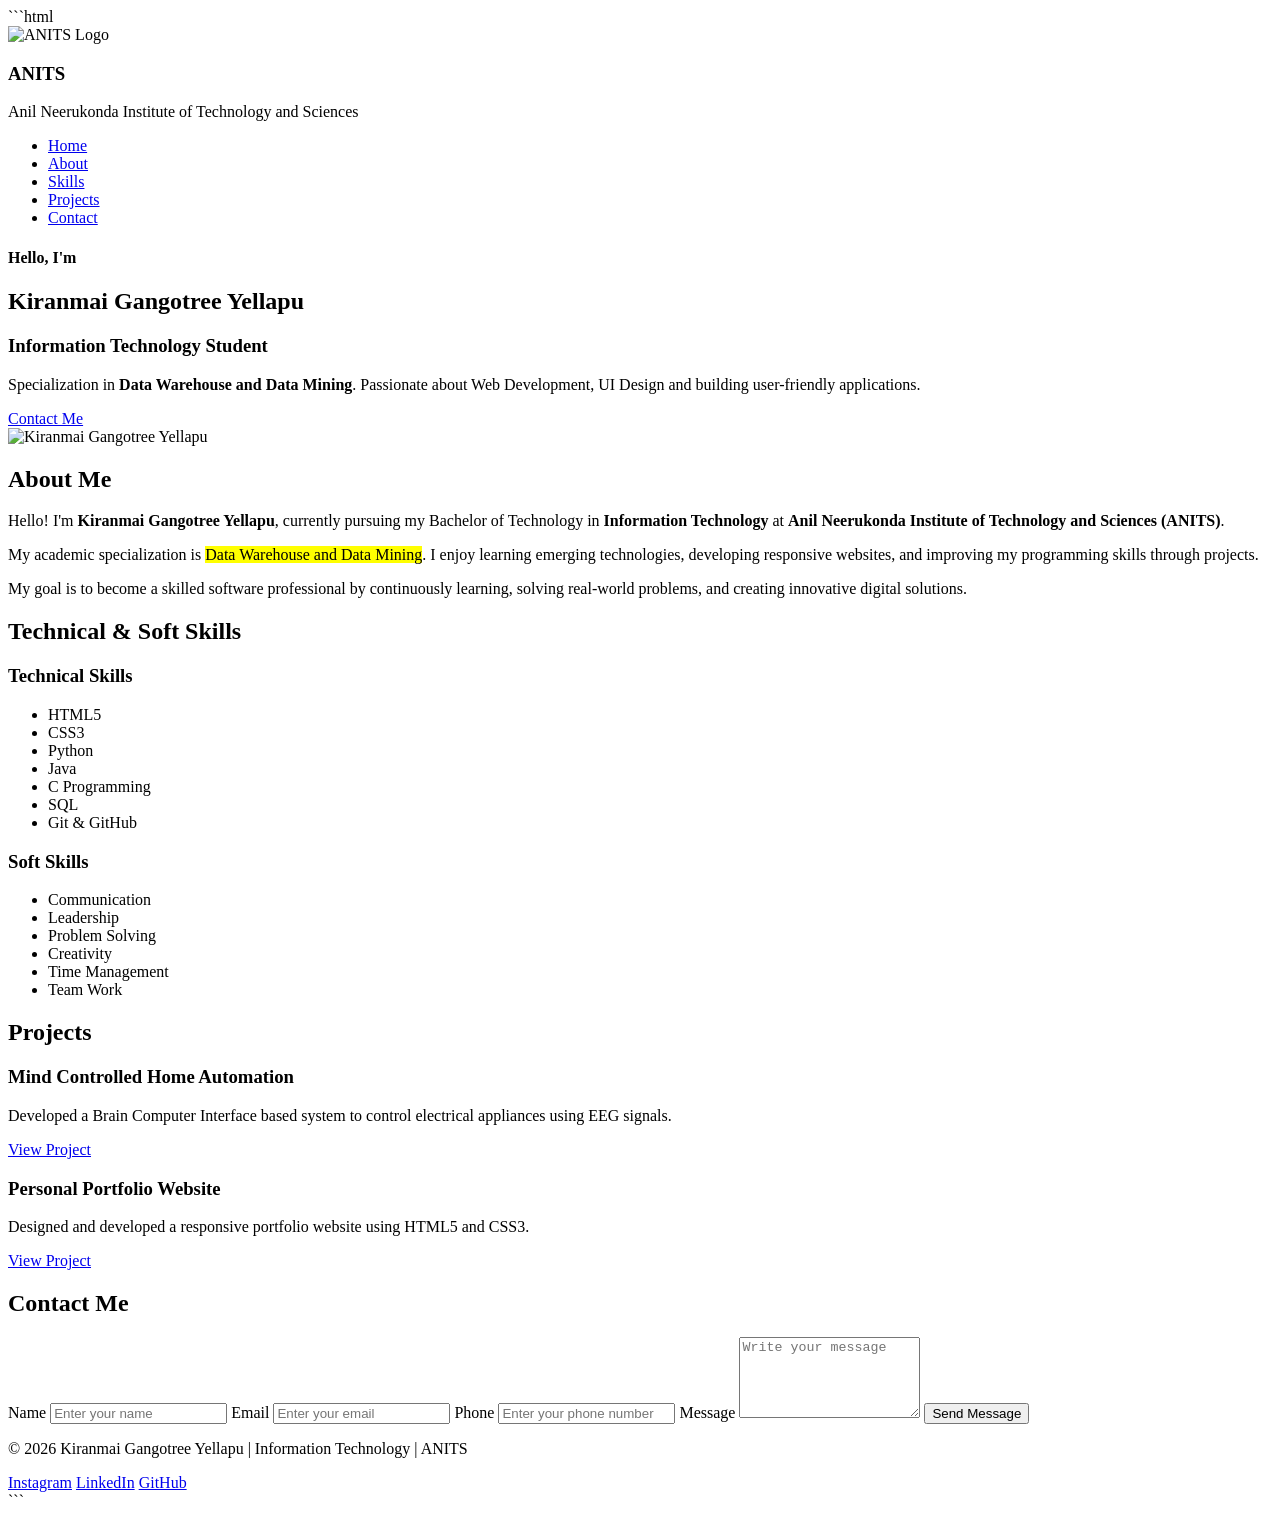
==== commit 09f69dae: "Update index.html" ====
--- a/index.html
+++ b/index.html
@@ -1,96 +1,271 @@
+```html
 <!DOCTYPE html>
-<html lang="en"> 
+<html lang="en">
+
 <head>
-  <meta charset="UTF-8">
-  <meta name="viewport" content="width=device-width, initial-scale=1.0">
-  <title>My Portfolio | Kiranmai Gangotree Yellapu</title>
-  <link href="https://fonts.googleapis.com/css2?family=Poppins:wght@400;600;700;800&display=swap" rel="stylesheet">
-  <link rel="stylesheet" href="styles.css">
+    <meta charset="UTF-8">
+    <meta name="viewport" content="width=device-width, initial-scale=1.0">
+    <title>Kiranmai Gangotree Yellapu | Portfolio</title>
+
+    <!-- Google Font -->
+    <link href="https://fonts.googleapis.com/css2?family=Nunito:wght@400;600;700;800&display=swap" rel="stylesheet">
+
+    <!-- External CSS -->
+    <link rel="stylesheet" href="style.css">
 </head>
+
 <body>
-  
-  <nav>
-    <a href="#home" class="nav-logo">
-      <img src="logo.png" alt="ANITS Logo">
-      <span class="nav-title">ANITS</span>
-    </a>
-    <ul>
-      <li><a href="#home">Home</a></li>
-      <li><a href="#about">About</a></li>
-      <li><a href="#skills">Skills</a></li>
-      <li><a href="#projects">Projects</a></li>
-      <li><a href="#contact">Contact</a></li>
-    </ul>
-  </nav>
-
-  <main class="container">
-    
+
+    <!-- Navigation Bar -->
+    <nav>
+
+        <div class="logo">
+
+            <img src="logo.png" alt="ANITS Logo">
+
+            <div>
+                <h3>ANITS</h3>
+                <p>Anil Neerukonda Institute of Technology and Sciences</p>
+            </div>
+
+        </div>
+
+        <ul>
+
+            <li><a href="#home">Home</a></li>
+
+            <li><a href="#about">About</a></li>
+
+            <li><a href="#skills">Skills</a></li>
+
+            <li><a href="#projects">Projects</a></li>
+
+            <li><a href="#contact">Contact</a></li>
+
+        </ul>
+
+    </nav>
+
+    <!-- Hero Section -->
+
     <section id="home" class="hero">
-      <div class="hero-text">
-        <span class="intro">Hi There, I'm</span>
-        <h1>Kiranmai Gangotree Yellapu</h1>
-        <p class="hero-subtitle">I am a passionate 3rd-year IT student specializing in modern web development and data-driven solutions.</p>
-        <a href="#contact" class="btn">Get In Touch</a>
-      </div>
-      <div class="hero-photo">
-        <img src="profile.jpg" alt="Profile photo of Kiranmai Gangotree Yellapu">
-      </div>
-    </section>
-
-    <section id="about" class="about-section">
-      <h2>About Me</h2>
-      <p>
-        Hello! I am Kiranmai Gangotree Yellapu, a driven student currently pursuing my <strong>3rd Year Bachelor of Technology</strong>
-        in <strong>Information Technology</strong> at ANITS. My academic and technical focus is heavily specialized in 
-        <strong>Data Mining and Data Warehousing</strong>, exploring how complex datasets can be structured and mined to reveal meaningful patterns.
-      </p>
-      <p>
-        Beyond my analytical data interests, I am captivated by turning structural logic into beautiful, intuitive user experiences. I actively look to blend backend data engineering workflows with modern front-end design elements.
-      </p>
-    </section>
-
-    <section id="skills" class="skills-section">
-      <h2>My Skills</h2>
-      <ul>
-        <li>Data Mining</li>
-        <li>Data Warehousing</li>
-        <li>SQL & Databases</li>
-        <li>HTML5 & CSS3</li>
-        <li>JavaScript</li>
-        <li>Python</li>
-        <li>Bootstrap</li>
-        <li>Git & GitHub</li>
-      </ul>
-    </section>
-
-    <section id="projects" class="projects-section">
-      <h2>Projects</h2>
-      <div class="card">
-        <h3>Virtual Placement Cell</h3>
-        <p>
-          A user-friendly platform that takes the stress out of campus recruiting by keeping job alerts, resumes, and interview schedules all in one place, making it easier for students to connect with employers and land great jobs.
-        </p>
-        <a href="#" class="btn-secondary">View Project</a>
-      </div>
-    </section>
-
-    <section id="contact" class="contact-section">
-      <h2>Contact Me</h2>
-      <form action="#" method="POST">
-        <label for="name">Name</label>
-        <input type="text" id="name" name="name" placeholder="Your Name" required>
-        
-        <label for="email">Email</label>
-        <input type="email" id="email" name="email" placeholder="Your Email" required>
-        
-        <label for="message">Message</label>
-        <textarea id="message" name="message" placeholder="Your Message..." required></textarea>
-        
-        <button type="submit">Send Message</button>
-      </form>
-    </section>
-
-  </main>
+
+        <div class="hero-content">
+
+            <h4>Hello, I'm</h4>
+
+            <h1>Kiranmai Gangotree Yellapu</h1>
+
+            <h3>Information Technology Student</h3>
+
+            <p>
+                Specialization in <strong>Data Warehouse and Data Mining</strong>.
+                Passionate about Web Development, UI Design and building
+                user-friendly applications.
+            </p>
+
+            <a href="#contact" class="btn">
+                Contact Me
+            </a>
+
+        </div>
+
+        <div class="hero-image">
+
+            <img src="profile.jpg" alt="Kiranmai Gangotree Yellapu">
+
+        </div>
+
+    </section>
+
+    <!-- About -->
+
+    <section id="about">
+
+        <h2>About Me</h2>
+
+        <p>
+
+            Hello! I'm <strong>Kiranmai Gangotree Yellapu</strong>,
+            currently pursuing my Bachelor of Technology in
+            <strong>Information Technology</strong> at
+            <strong>Anil Neerukonda Institute of Technology and Sciences (ANITS)</strong>.
+
+        </p>
+
+        <p>
+
+            My academic specialization is
+            <mark>Data Warehouse and Data Mining</mark>.
+            I enjoy learning emerging technologies, developing responsive
+            websites, and improving my programming skills through projects.
+
+        </p>
+
+        <p>
+
+            My goal is to become a skilled software professional
+            by continuously learning, solving real-world problems,
+            and creating innovative digital solutions.
+
+        </p>
+
+    </section>
+
+    <!-- Skills -->
+
+    <section id="skills">
+
+        <h2>Technical & Soft Skills</h2>
+
+        <div class="skills">
+
+            <div class="box">
+
+                <h3>Technical Skills</h3>
+
+                <ul>
+
+                    <li>HTML5</li>
+
+                    <li>CSS3</li>
+
+                    <li>Python</li>
+
+                    <li>Java</li>
+
+                    <li>C Programming</li>
+
+                    <li>SQL</li>
+
+                    <li>Git & GitHub</li>
+
+                </ul>
+
+            </div>
+
+            <div class="box">
+
+                <h3>Soft Skills</h3>
+
+                <ul>
+
+                    <li>Communication</li>
+
+                    <li>Leadership</li>
+
+                    <li>Problem Solving</li>
+
+                    <li>Creativity</li>
+
+                    <li>Time Management</li>
+
+                    <li>Team Work</li>
+
+                </ul>
+
+            </div>
+
+        </div>
+
+    </section>
+
+    <!-- Projects -->
+
+    <section id="projects">
+
+        <h2>Projects</h2>
+
+        <div class="project-grid">
+
+            <div class="card">
+
+                <h3>Mind Controlled Home Automation</h3>
+
+                <p>
+
+                    Developed a Brain Computer Interface based system
+                    to control electrical appliances using EEG signals.
+
+                </p>
+
+                <a href="#" class="project-btn">View Project</a>
+
+            </div>
+
+            <div class="card">
+
+                <h3>Personal Portfolio Website</h3>
+
+                <p>
+
+                    Designed and developed a responsive portfolio website
+                    using HTML5 and CSS3.
+
+                </p>
+
+                <a href="#" class="project-btn">View Project</a>
+
+            </div>
+
+        </div>
+
+    </section>
+
+    <!-- Contact -->
+
+    <section id="contact">
+
+        <h2>Contact Me</h2>
+
+        <form>
+
+            <label>Name</label>
+
+            <input type="text" placeholder="Enter your name" required>
+
+            <label>Email</label>
+
+            <input type="email" placeholder="Enter your email" required>
+
+            <label>Phone</label>
+
+            <input type="tel" placeholder="Enter your phone number">
+
+            <label>Message</label>
+
+            <textarea rows="5" placeholder="Write your message"></textarea>
+
+            <button type="submit">Send Message</button>
+
+        </form>
+
+    </section>
+
+    <!-- Footer -->
+
+    <footer>
+
+        <p>
+
+            © 2026 Kiranmai Gangotree Yellapu |
+            Information Technology | ANITS
+
+        </p>
+
+        <div class="social">
+
+            <a href="https://instagram.com" target="_blank">Instagram</a>
+
+            <a href="https://linkedin.com" target="_blank">LinkedIn</a>
+
+            <a href="https://github.com" target="_blank">GitHub</a>
+
+        </div>
+
+    </footer>
 
 </body>
+
 </html>
+```
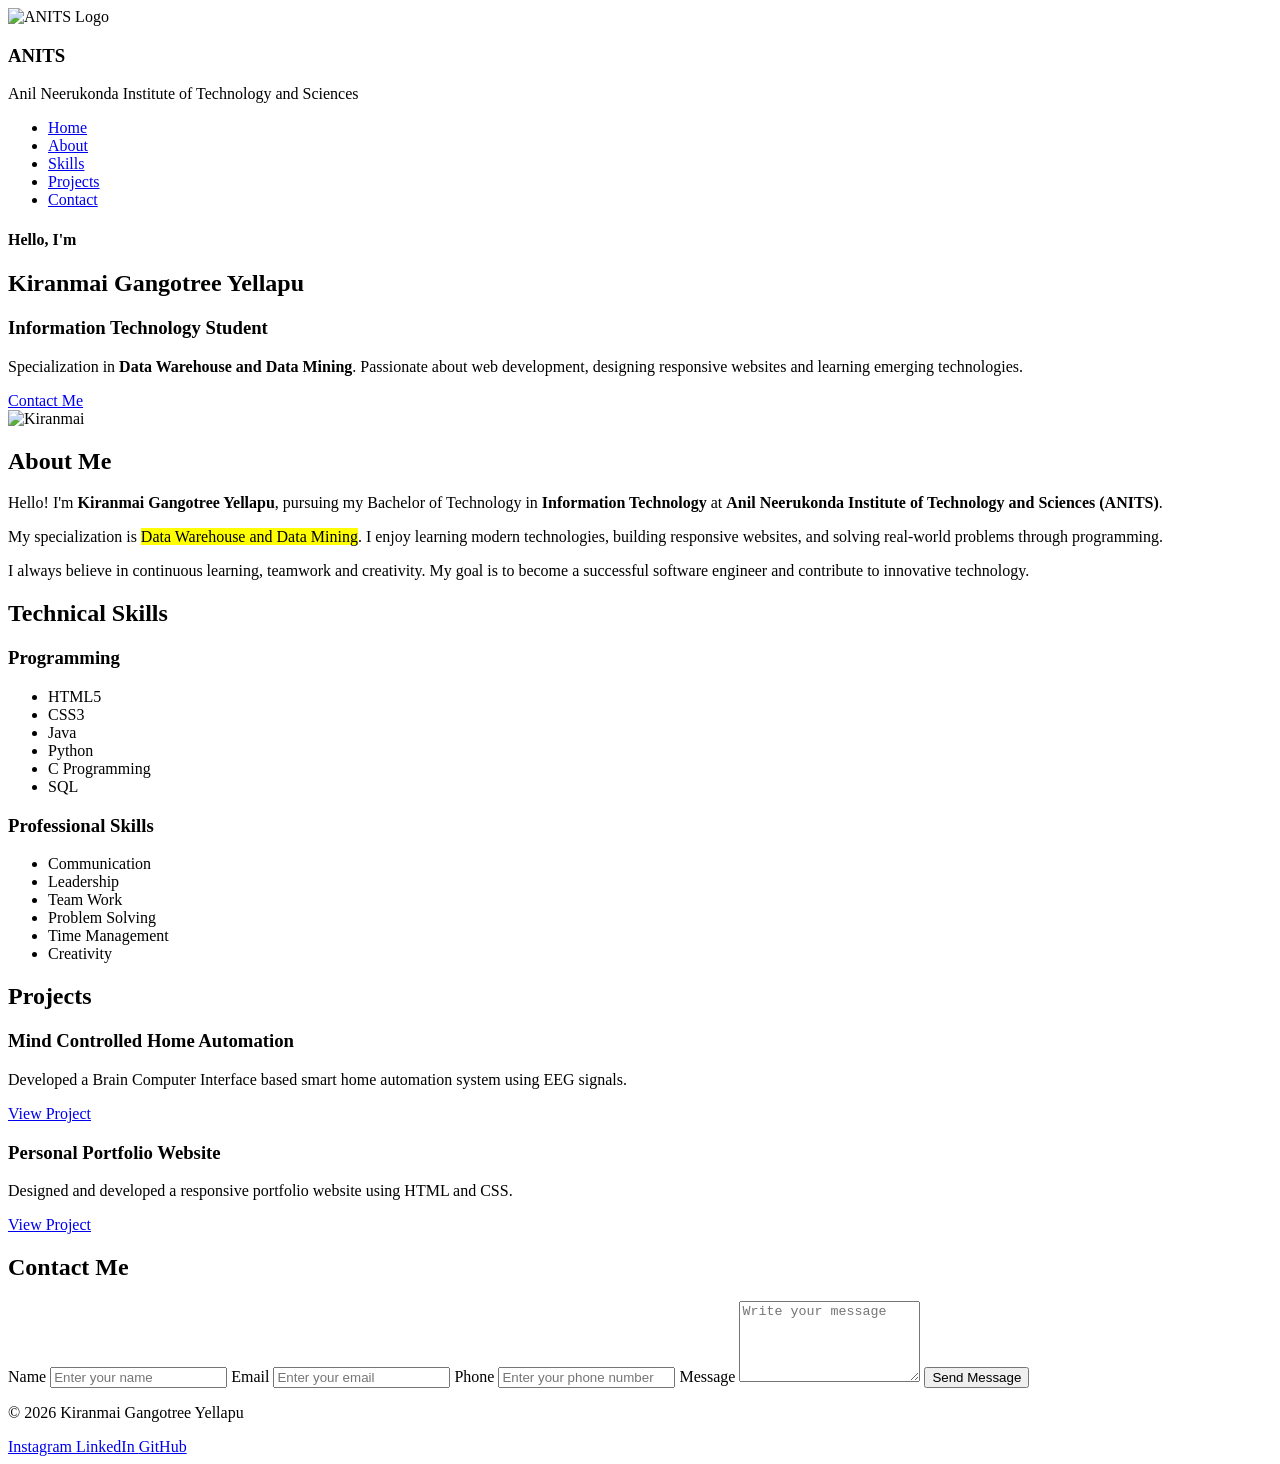
==== commit 8b0ddcfd: "Update index.html" ====
--- a/index.html
+++ b/index.html
@@ -1,4 +1,3 @@
-```html
 <!DOCTYPE html>
 <html lang="en">
 
@@ -16,14 +15,14 @@
 
 <body>
 
-    <!-- Navigation Bar -->
+    <!-- Navigation -->
     <nav>
 
         <div class="logo">
 
             <img src="logo.png" alt="ANITS Logo">
 
-            <div>
+            <div class="college-name">
                 <h3>ANITS</h3>
                 <p>Anil Neerukonda Institute of Technology and Sciences</p>
             </div>
@@ -59,9 +58,13 @@
             <h3>Information Technology Student</h3>
 
             <p>
-                Specialization in <strong>Data Warehouse and Data Mining</strong>.
-                Passionate about Web Development, UI Design and building
-                user-friendly applications.
+
+                Specialization in
+                <strong>Data Warehouse and Data Mining</strong>.
+
+                Passionate about web development, designing responsive
+                websites and learning emerging technologies.
+
             </p>
 
             <a href="#contact" class="btn">
@@ -72,7 +75,7 @@
 
         <div class="hero-image">
 
-            <img src="profile.jpg" alt="Kiranmai Gangotree Yellapu">
+            <img src="profile.jpg" alt="Kiranmai">
 
         </div>
 
@@ -86,27 +89,31 @@
 
         <p>
 
-            Hello! I'm <strong>Kiranmai Gangotree Yellapu</strong>,
-            currently pursuing my Bachelor of Technology in
-            <strong>Information Technology</strong> at
+            Hello! I'm
+            <strong>Kiranmai Gangotree Yellapu</strong>,
+            pursuing my Bachelor of Technology in
+            <strong>Information Technology</strong>
+            at
             <strong>Anil Neerukonda Institute of Technology and Sciences (ANITS)</strong>.
 
         </p>
 
         <p>
 
-            My academic specialization is
+            My specialization is
             <mark>Data Warehouse and Data Mining</mark>.
-            I enjoy learning emerging technologies, developing responsive
-            websites, and improving my programming skills through projects.
+            I enjoy learning modern technologies,
+            building responsive websites,
+            and solving real-world problems through programming.
 
         </p>
 
         <p>
 
-            My goal is to become a skilled software professional
-            by continuously learning, solving real-world problems,
-            and creating innovative digital solutions.
+            I always believe in continuous learning,
+            teamwork and creativity.
+            My goal is to become a successful software engineer
+            and contribute to innovative technology.
 
         </p>
 
@@ -116,13 +123,13 @@
 
     <section id="skills">
 
-        <h2>Technical & Soft Skills</h2>
+        <h2>Technical Skills</h2>
 
         <div class="skills">
 
             <div class="box">
 
-                <h3>Technical Skills</h3>
+                <h3>Programming</h3>
 
                 <ul>
 
@@ -130,23 +137,21 @@
 
                     <li>CSS3</li>
 
+                    <li>Java</li>
+
                     <li>Python</li>
 
-                    <li>Java</li>
-
                     <li>C Programming</li>
 
                     <li>SQL</li>
 
-                    <li>Git & GitHub</li>
-
                 </ul>
 
             </div>
 
             <div class="box">
 
-                <h3>Soft Skills</h3>
+                <h3>Professional Skills</h3>
 
                 <ul>
 
@@ -154,14 +159,14 @@
 
                     <li>Leadership</li>
 
+                    <li>Team Work</li>
+
                     <li>Problem Solving</li>
 
+                    <li>Time Management</li>
+
                     <li>Creativity</li>
 
-                    <li>Time Management</li>
-
-                    <li>Team Work</li>
-
                 </ul>
 
             </div>
@@ -184,12 +189,17 @@
 
                 <p>
 
-                    Developed a Brain Computer Interface based system
-                    to control electrical appliances using EEG signals.
+                    Developed a Brain Computer Interface
+                    based smart home automation system
+                    using EEG signals.
 
                 </p>
 
-                <a href="#" class="project-btn">View Project</a>
+                <a href="#" class="project-btn">
+
+                    View Project
+
+                </a>
 
             </div>
 
@@ -199,12 +209,17 @@
 
                 <p>
 
-                    Designed and developed a responsive portfolio website
-                    using HTML5 and CSS3.
+                    Designed and developed
+                    a responsive portfolio website
+                    using HTML and CSS.
 
                 </p>
 
-                <a href="#" class="project-btn">View Project</a>
+                <a href="#" class="project-btn">
+
+                    View Project
+
+                </a>
 
             </div>
 
@@ -222,21 +237,31 @@
 
             <label>Name</label>
 
-            <input type="text" placeholder="Enter your name" required>
+            <input type="text"
+                placeholder="Enter your name"
+                required>
 
             <label>Email</label>
 
-            <input type="email" placeholder="Enter your email" required>
+            <input type="email"
+                placeholder="Enter your email"
+                required>
 
             <label>Phone</label>
 
-            <input type="tel" placeholder="Enter your phone number">
+            <input type="tel"
+                placeholder="Enter your phone number">
 
             <label>Message</label>
 
-            <textarea rows="5" placeholder="Write your message"></textarea>
-
-            <button type="submit">Send Message</button>
+            <textarea rows="5"
+                placeholder="Write your message"></textarea>
+
+            <button type="submit">
+
+                Send Message
+
+            </button>
 
         </form>
 
@@ -248,18 +273,33 @@
 
         <p>
 
-            © 2026 Kiranmai Gangotree Yellapu |
-            Information Technology | ANITS
+            © 2026
+            Kiranmai Gangotree Yellapu
 
         </p>
 
         <div class="social">
 
-            <a href="https://instagram.com" target="_blank">Instagram</a>
-
-            <a href="https://linkedin.com" target="_blank">LinkedIn</a>
-
-            <a href="https://github.com" target="_blank">GitHub</a>
+            <a href="https://instagram.com"
+                target="_blank">
+
+                Instagram
+
+            </a>
+
+            <a href="https://linkedin.com"
+                target="_blank">
+
+                LinkedIn
+
+            </a>
+
+            <a href="https://github.com"
+                target="_blank">
+
+                GitHub
+
+            </a>
 
         </div>
 
@@ -268,4 +308,3 @@
 </body>
 
 </html>
-```
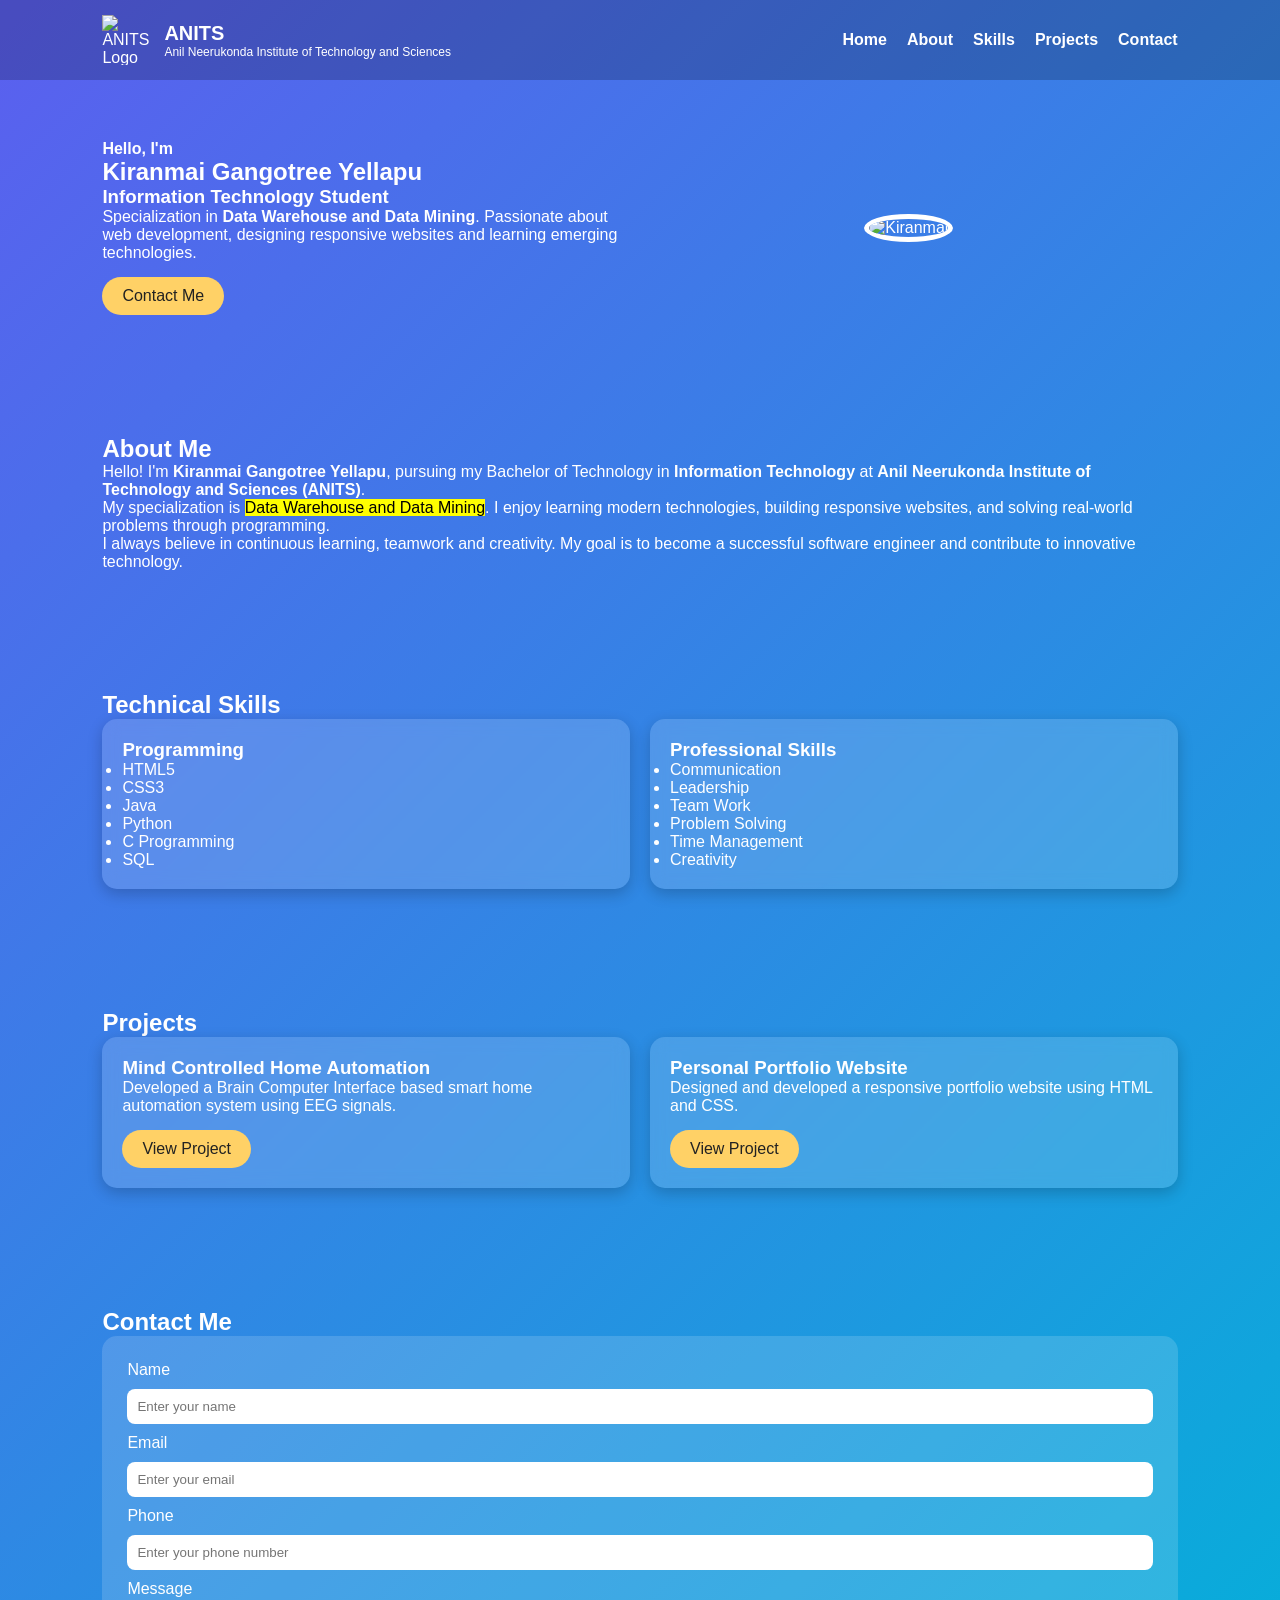
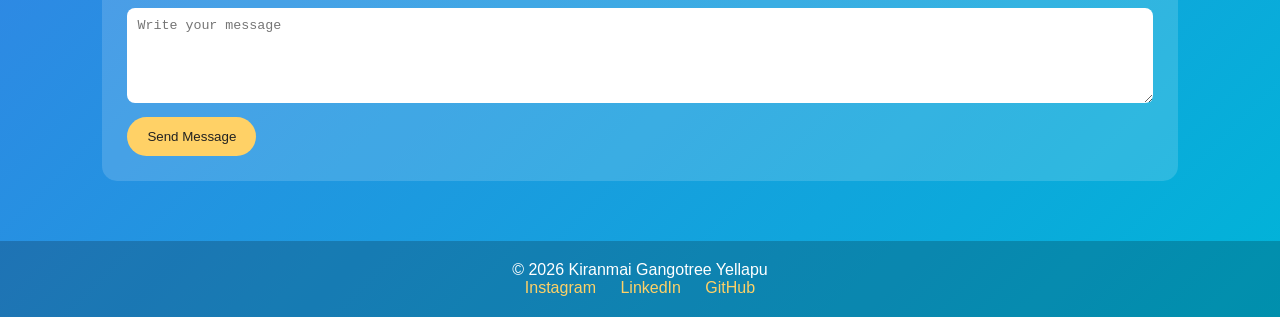
==== commit c6c900e8: "Update index.html" ====
--- a/index.html
+++ b/index.html
@@ -10,7 +10,7 @@
     <link href="https://fonts.googleapis.com/css2?family=Nunito:wght@400;600;700;800&display=swap" rel="stylesheet">
 
     <!-- External CSS -->
-    <link rel="stylesheet" href="style.css">
+    <link rel="stylesheet" href="styles.css">
 </head>
 
 <body>
--- a/styles.css
+++ b/styles.css
@@ -0,0 +1,198 @@
+:root{
+    --primary:#5B5FEF;
+    --secondary:#00B4D8;
+    --accent:#FFD166;
+    --white:#fff;
+    --dark:#222;
+    --bg:#F4F7FC;
+}
+
+*{
+    margin:0;
+    padding:0;
+    box-sizing:border-box;
+    scroll-behavior:smooth;
+}
+
+body{
+    font-family:'Nunito',sans-serif;
+    background:linear-gradient(135deg,#5B5FEF,#00B4D8);
+    color:var(--white);
+}
+
+nav{
+    display:flex;
+    justify-content:space-between;
+    align-items:center;
+    padding:15px 8%;
+    background:rgba(0,0,0,.2);
+    position:sticky;
+    top:0;
+}
+
+.logo{
+    display:flex;
+    align-items:center;
+    gap:12px;
+}
+
+.logo img{
+    width:50px;
+    height:50px;
+}
+
+.college-name h3{
+    font-size:20px;
+}
+
+.college-name p{
+    font-size:12px;
+}
+
+nav ul{
+    display:flex;
+    list-style:none;
+}
+
+nav ul li{
+    margin-left:20px;
+}
+
+nav a{
+    color:white;
+    text-decoration:none;
+    font-weight:600;
+}
+
+nav a:hover{
+    color:var(--accent);
+}
+
+section{
+    padding:60px 8%;
+}
+
+.hero{
+    display:flex;
+    justify-content:space-between;
+    align-items:center;
+    flex-wrap:wrap;
+}
+
+.hero-content{
+    flex:1;
+}
+
+.hero-image{
+    flex:1;
+    text-align:center;
+}
+
+.hero-image img{
+    width:250px;
+    border-radius:50%;
+    border:5px solid white;
+}
+
+.btn,.project-btn{
+    display:inline-block;
+    margin-top:15px;
+    padding:10px 20px;
+    background:var(--accent);
+    color:var(--dark);
+    text-decoration:none;
+    border-radius:25px;
+}
+
+.btn:hover,.project-btn:hover{
+    background:white;
+}
+
+.skills{
+    display:flex;
+    gap:20px;
+    flex-wrap:wrap;
+}
+
+.box,.card{
+    flex:1;
+    min-width:280px;
+    background:rgba(255,255,255,.15);
+    padding:20px;
+    border-radius:15px;
+    backdrop-filter:blur(8px);
+    box-shadow:0 5px 15px rgba(0,0,0,.2);
+    transition:.3s;
+}
+
+.box:hover,.card:hover{
+    transform:translateY(-5px);
+}
+
+.project-grid{
+    display:grid;
+    grid-template-columns:repeat(auto-fit,minmax(280px,1fr));
+    gap:20px;
+}
+
+form{
+    background:rgba(255,255,255,.15);
+    padding:25px;
+    border-radius:15px;
+}
+
+input,textarea{
+    width:100%;
+    padding:10px;
+    margin:10px 0;
+    border:none;
+    border-radius:8px;
+}
+
+button{
+    background:var(--accent);
+    color:#222;
+    border:none;
+    padding:12px 20px;
+    border-radius:25px;
+    cursor:pointer;
+}
+
+button:hover{
+    background:white;
+}
+
+footer{
+    text-align:center;
+    padding:20px;
+    background:rgba(0,0,0,.2);
+}
+
+footer a{
+    color:var(--accent);
+    margin:0 10px;
+    text-decoration:none;
+}
+
+@media(max-width:768px){
+
+nav,
+.hero{
+    flex-direction:column;
+    text-align:center;
+}
+
+nav ul{
+    flex-direction:column;
+    margin-top:10px;
+}
+
+nav ul li{
+    margin:10px 0;
+}
+
+.skills{
+    flex-direction:column;
+}
+
+}
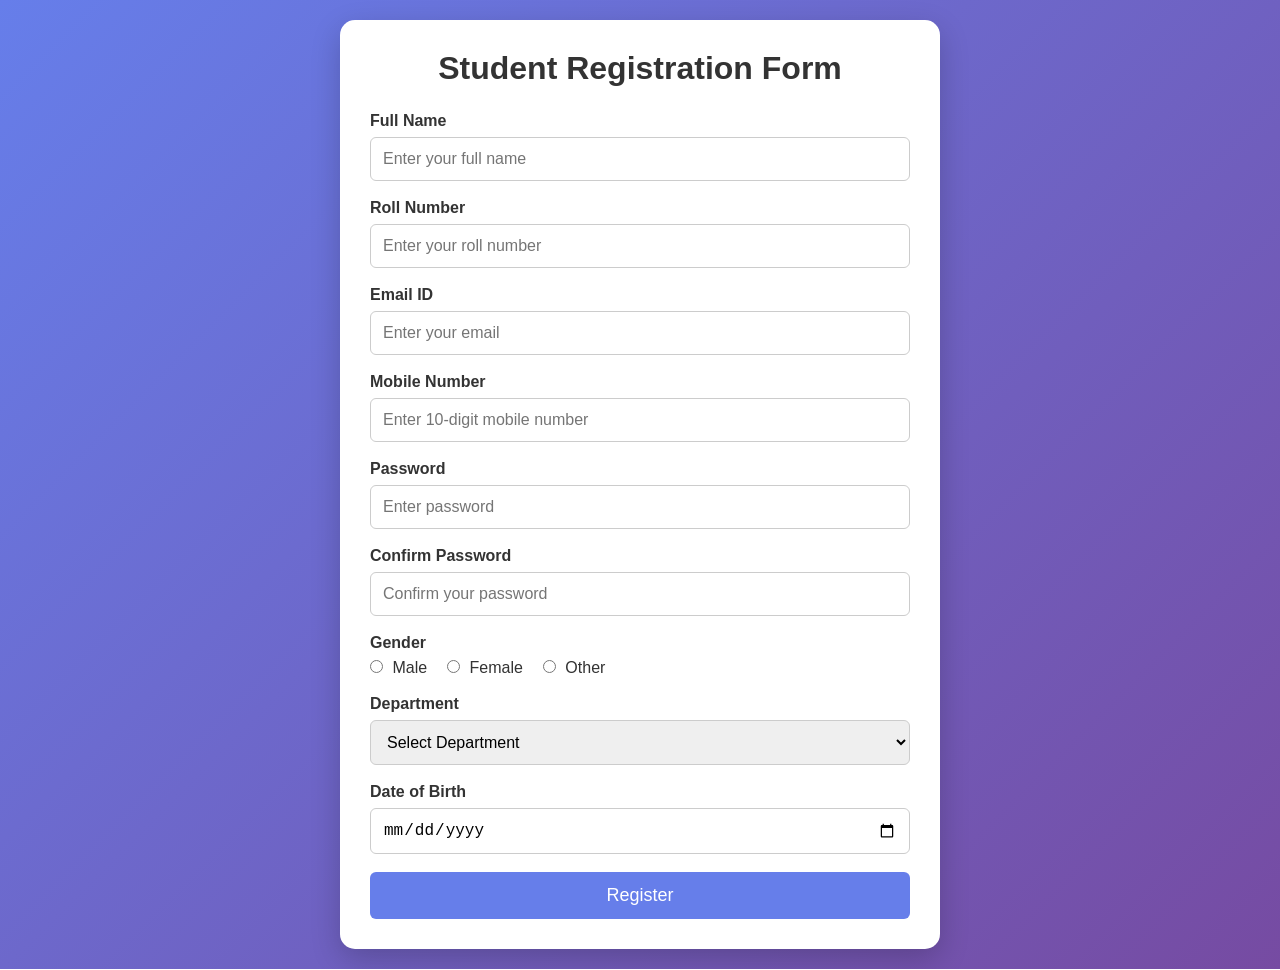
==== commit 330f98c1: "Add files via upload" ====
--- a/index.html
+++ b/index.html
@@ -1,310 +1,202 @@
-<!DOCTYPE html>
-<html lang="en">
-
-<head>
-    <meta charset="UTF-8">
-    <meta name="viewport" content="width=device-width, initial-scale=1.0">
-    <title>Kiranmai Gangotree Yellapu | Portfolio</title>
-
-    <!-- Google Font -->
-    <link href="https://fonts.googleapis.com/css2?family=Nunito:wght@400;600;700;800&display=swap" rel="stylesheet">
-
-    <!-- External CSS -->
-    <link rel="stylesheet" href="styles.css">
-</head>
-
-<body>
-
-    <!-- Navigation -->
-    <nav>
-
-        <div class="logo">
-
-            <img src="logo.png" alt="ANITS Logo">
-
-            <div class="college-name">
-                <h3>ANITS</h3>
-                <p>Anil Neerukonda Institute of Technology and Sciences</p>
-            </div>
-
-        </div>
-
-        <ul>
-
-            <li><a href="#home">Home</a></li>
-
-            <li><a href="#about">About</a></li>
-
-            <li><a href="#skills">Skills</a></li>
-
-            <li><a href="#projects">Projects</a></li>
-
-            <li><a href="#contact">Contact</a></li>
-
-        </ul>
-
-    </nav>
-
-    <!-- Hero Section -->
-
-    <section id="home" class="hero">
-
-        <div class="hero-content">
-
-            <h4>Hello, I'm</h4>
-
-            <h1>Kiranmai Gangotree Yellapu</h1>
-
-            <h3>Information Technology Student</h3>
-
-            <p>
-
-                Specialization in
-                <strong>Data Warehouse and Data Mining</strong>.
-
-                Passionate about web development, designing responsive
-                websites and learning emerging technologies.
-
-            </p>
-
-            <a href="#contact" class="btn">
-                Contact Me
-            </a>
-
-        </div>
-
-        <div class="hero-image">
-
-            <img src="profile.jpg" alt="Kiranmai">
-
-        </div>
-
-    </section>
-
-    <!-- About -->
-
-    <section id="about">
-
-        <h2>About Me</h2>
-
-        <p>
-
-            Hello! I'm
-            <strong>Kiranmai Gangotree Yellapu</strong>,
-            pursuing my Bachelor of Technology in
-            <strong>Information Technology</strong>
-            at
-            <strong>Anil Neerukonda Institute of Technology and Sciences (ANITS)</strong>.
-
-        </p>
-
-        <p>
-
-            My specialization is
-            <mark>Data Warehouse and Data Mining</mark>.
-            I enjoy learning modern technologies,
-            building responsive websites,
-            and solving real-world problems through programming.
-
-        </p>
-
-        <p>
-
-            I always believe in continuous learning,
-            teamwork and creativity.
-            My goal is to become a successful software engineer
-            and contribute to innovative technology.
-
-        </p>
-
-    </section>
-
-    <!-- Skills -->
-
-    <section id="skills">
-
-        <h2>Technical Skills</h2>
-
-        <div class="skills">
-
-            <div class="box">
-
-                <h3>Programming</h3>
-
-                <ul>
-
-                    <li>HTML5</li>
-
-                    <li>CSS3</li>
-
-                    <li>Java</li>
-
-                    <li>Python</li>
-
-                    <li>C Programming</li>
-
-                    <li>SQL</li>
-
-                </ul>
-
-            </div>
-
-            <div class="box">
-
-                <h3>Professional Skills</h3>
-
-                <ul>
-
-                    <li>Communication</li>
-
-                    <li>Leadership</li>
-
-                    <li>Team Work</li>
-
-                    <li>Problem Solving</li>
-
-                    <li>Time Management</li>
-
-                    <li>Creativity</li>
-
-                </ul>
-
-            </div>
-
-        </div>
-
-    </section>
-
-    <!-- Projects -->
-
-    <section id="projects">
-
-        <h2>Projects</h2>
-
-        <div class="project-grid">
-
-            <div class="card">
-
-                <h3>Mind Controlled Home Automation</h3>
-
-                <p>
-
-                    Developed a Brain Computer Interface
-                    based smart home automation system
-                    using EEG signals.
-
-                </p>
-
-                <a href="#" class="project-btn">
-
-                    View Project
-
-                </a>
-
-            </div>
-
-            <div class="card">
-
-                <h3>Personal Portfolio Website</h3>
-
-                <p>
-
-                    Designed and developed
-                    a responsive portfolio website
-                    using HTML and CSS.
-
-                </p>
-
-                <a href="#" class="project-btn">
-
-                    View Project
-
-                </a>
-
-            </div>
-
-        </div>
-
-    </section>
-
-    <!-- Contact -->
-
-    <section id="contact">
-
-        <h2>Contact Me</h2>
-
-        <form>
-
-            <label>Name</label>
-
-            <input type="text"
-                placeholder="Enter your name"
-                required>
-
-            <label>Email</label>
-
-            <input type="email"
-                placeholder="Enter your email"
-                required>
-
-            <label>Phone</label>
-
-            <input type="tel"
-                placeholder="Enter your phone number">
-
-            <label>Message</label>
-
-            <textarea rows="5"
-                placeholder="Write your message"></textarea>
-
-            <button type="submit">
-
-                Send Message
-
-            </button>
-
-        </form>
-
-    </section>
-
-    <!-- Footer -->
-
-    <footer>
-
-        <p>
-
-            © 2026
-            Kiranmai Gangotree Yellapu
-
-        </p>
-
-        <div class="social">
-
-            <a href="https://instagram.com"
-                target="_blank">
-
-                Instagram
-
-            </a>
-
-            <a href="https://linkedin.com"
-                target="_blank">
-
-                LinkedIn
-
-            </a>
-
-            <a href="https://github.com"
-                target="_blank">
-
-                GitHub
-
-            </a>
-
-        </div>
-
-    </footer>
-
-</body>
-
-</html>
+<!DOCTYPE html>
+<html lang="en">
+<head>
+    <meta charset="UTF-8">
+    <meta name="viewport" content="width=device-width, initial-scale=1.0">
+
+    <title>Student Registration Form</title>
+
+    <!-- Link CSS File -->
+    <link rel="stylesheet" href="style.css">
+</head>
+
+<body>
+
+    <div class="container">
+
+        <h1>Student Registration Form</h1>
+
+        <!-- Success Message -->
+        <div id="successMessage" class="success">
+            Registration Successful!
+        </div>
+
+        <form id="registrationForm">
+
+            <!-- Full Name -->
+            <div class="form-group">
+                <label for="fullName">Full Name</label>
+                <input 
+                    type="text" 
+                    id="fullName" 
+                    placeholder="Enter your full name"
+                >
+                <span class="error" id="nameError"></span>
+            </div>
+
+            <!-- Roll Number -->
+            <div class="form-group">
+                <label for="rollNumber">Roll Number</label>
+                <input 
+                    type="text" 
+                    id="rollNumber" 
+                    placeholder="Enter your roll number"
+                >
+                <span class="error" id="rollError"></span>
+            </div>
+
+            <!-- Email -->
+            <div class="form-group">
+                <label for="email">Email ID</label>
+                <input 
+                    type="text" 
+                    id="email" 
+                    placeholder="Enter your email"
+                >
+                <span class="error" id="emailError"></span>
+            </div>
+
+            <!-- Mobile Number -->
+            <div class="form-group">
+                <label for="mobile">Mobile Number</label>
+                <input 
+                    type="text" 
+                    id="mobile" 
+                    placeholder="Enter 10-digit mobile number"
+                >
+                <span class="error" id="mobileError"></span>
+            </div>
+
+            <!-- Password -->
+            <div class="form-group">
+                <label for="password">Password</label>
+                <input 
+                    type="password" 
+                    id="password" 
+                    placeholder="Enter password"
+                >
+                <span class="error" id="passwordError"></span>
+            </div>
+
+            <!-- Confirm Password -->
+            <div class="form-group">
+                <label for="confirmPassword">Confirm Password</label>
+                <input 
+                    type="password" 
+                    id="confirmPassword" 
+                    placeholder="Confirm your password"
+                >
+                <span class="error" id="confirmPasswordError"></span>
+            </div>
+
+            <!-- Gender -->
+            <div class="form-group">
+                <label>Gender</label>
+
+                <div class="gender-options">
+
+                    <label>
+                        <input 
+                            type="radio" 
+                            name="gender" 
+                            value="Male"
+                        >
+                        Male
+                    </label>
+
+                    <label>
+                        <input 
+                            type="radio" 
+                            name="gender" 
+                            value="Female"
+                        >
+                        Female
+                    </label>
+
+                    <label>
+                        <input 
+                            type="radio" 
+                            name="gender" 
+                            value="Other"
+                        >
+                        Other
+                    </label>
+
+                </div>
+
+                <span class="error" id="genderError"></span>
+            </div>
+
+            <!-- Department -->
+            <div class="form-group">
+
+                <label for="department">
+                    Department
+                </label>
+
+                <select id="department">
+
+                    <option value="">
+                        Select Department
+                    </option>
+
+                    <option value="CSE">
+                        Computer Science and Engineering
+                    </option>
+
+                    <option value="ECE">
+                        Electronics and Communication Engineering
+                    </option>
+
+                    <option value="EEE">
+                        Electrical and Electronics Engineering
+                    </option>
+
+                    <option value="MECH">
+                        Mechanical Engineering
+                    </option>
+
+                    <option value="CIVIL">
+                        Civil Engineering
+                    </option>
+
+                    <option value="IT">
+                        Information Technology
+                    </option>
+
+                </select>
+
+                <span class="error" id="departmentError"></span>
+
+            </div>
+
+            <!-- Date of Birth -->
+            <div class="form-group">
+
+                <label for="dob">
+                    Date of Birth
+                </label>
+
+                <input 
+                    type="date" 
+                    id="dob"
+                >
+
+                <span class="error" id="dobError"></span>
+
+            </div>
+
+            <!-- Submit Button -->
+            <button type="submit">
+                Register
+            </button>
+
+        </form>
+
+    </div>
+
+    <!-- Link JavaScript File -->
+    <script src="script.js"></script>
+
+</body>
+</html>
--- a/style.css
+++ b/style.css
@@ -0,0 +1,185 @@
+/* Remove default spacing */
+* {
+    box-sizing: border-box;
+    margin: 0;
+    padding: 0;
+}
+
+/* Body Styling */
+body {
+    font-family: Arial, sans-serif;
+
+    background: linear-gradient(
+        135deg,
+        #667eea,
+        #764ba2
+    );
+
+    min-height: 100vh;
+
+    display: flex;
+    justify-content: center;
+    align-items: center;
+
+    padding: 20px;
+}
+
+/* Main Container */
+.container {
+    width: 100%;
+    max-width: 600px;
+
+    background-color: white;
+
+    padding: 30px;
+
+    border-radius: 15px;
+
+    box-shadow:
+        0 10px 30px
+        rgba(0, 0, 0, 0.2);
+}
+
+/* Heading */
+h1 {
+    text-align: center;
+
+    color: #333;
+
+    margin-bottom: 25px;
+}
+
+/* Form Group */
+.form-group {
+    margin-bottom: 18px;
+}
+
+/* Labels */
+label {
+    display: block;
+
+    font-weight: bold;
+
+    margin-bottom: 7px;
+
+    color: #333;
+}
+
+/* Input and Select */
+input,
+select {
+    width: 100%;
+
+    padding: 12px;
+
+    border: 1px solid #ccc;
+
+    border-radius: 6px;
+
+    font-size: 16px;
+
+    outline: none;
+}
+
+/* Input Focus */
+input:focus,
+select:focus {
+    border-color: #667eea;
+}
+
+/* Gender Options */
+.gender-options {
+    display: flex;
+
+    gap: 20px;
+
+    align-items: center;
+}
+
+/* Gender Labels */
+.gender-options label {
+    font-weight: normal;
+
+    margin: 0;
+}
+
+/* Gender Radio Buttons */
+.gender-options input {
+    width: auto;
+
+    margin-right: 5px;
+}
+
+/* Error Messages */
+.error {
+    color: red;
+
+    font-size: 14px;
+
+    margin-top: 5px;
+
+    display: block;
+}
+
+/* Success Message */
+.success {
+    color: green;
+
+    background-color: #e8f5e9;
+
+    padding: 12px;
+
+    border-radius: 6px;
+
+    text-align: center;
+
+    margin-bottom: 20px;
+
+    display: none;
+
+    font-weight: bold;
+}
+
+/* Submit Button */
+button {
+    width: 100%;
+
+    padding: 13px;
+
+    background-color: #667eea;
+
+    color: white;
+
+    border: none;
+
+    border-radius: 6px;
+
+    font-size: 18px;
+
+    cursor: pointer;
+}
+
+/* Button Hover Effect */
+button:hover {
+    background-color: #5568d9;
+}
+
+/* Responsive Design */
+@media (max-width: 600px) {
+
+    .container {
+        padding: 20px;
+    }
+
+    h1 {
+        font-size: 24px;
+    }
+
+    .gender-options {
+        flex-direction: column;
+
+        align-items: flex-start;
+
+        gap: 10px;
+    }
+}
